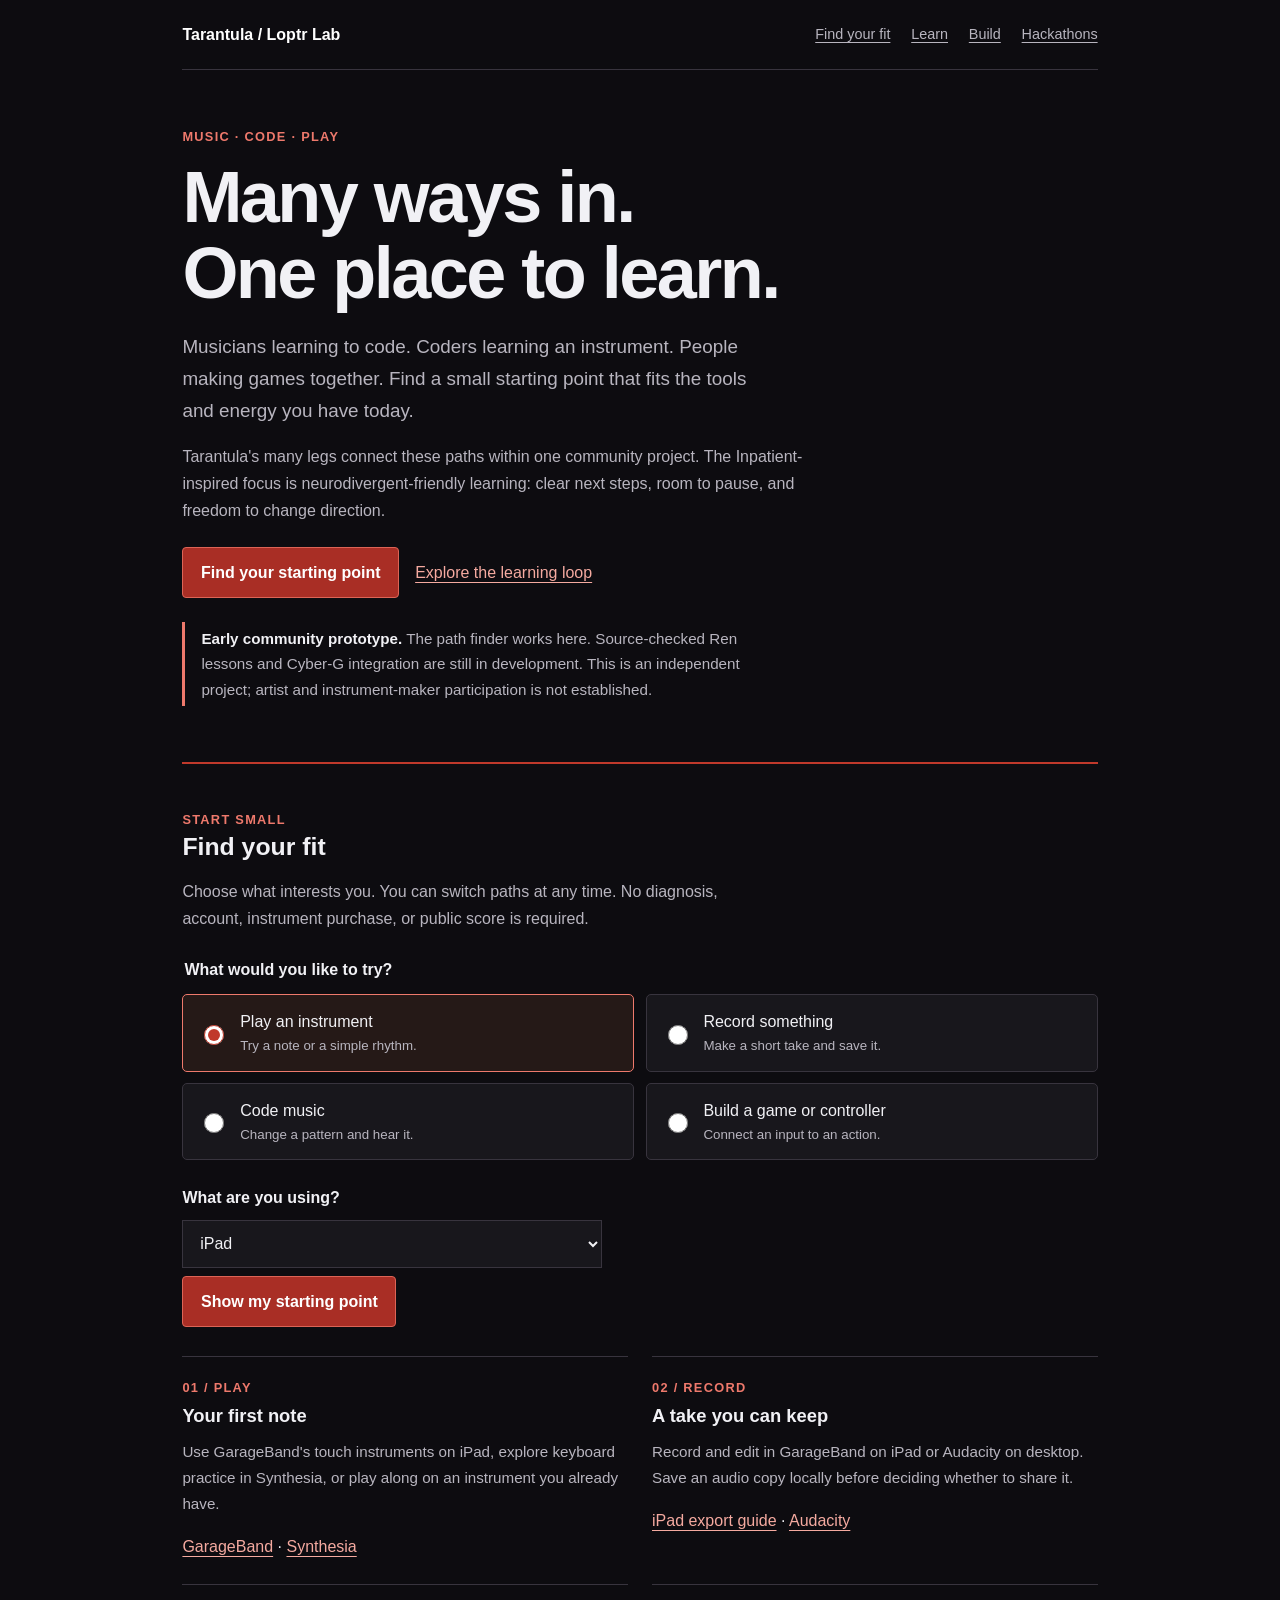
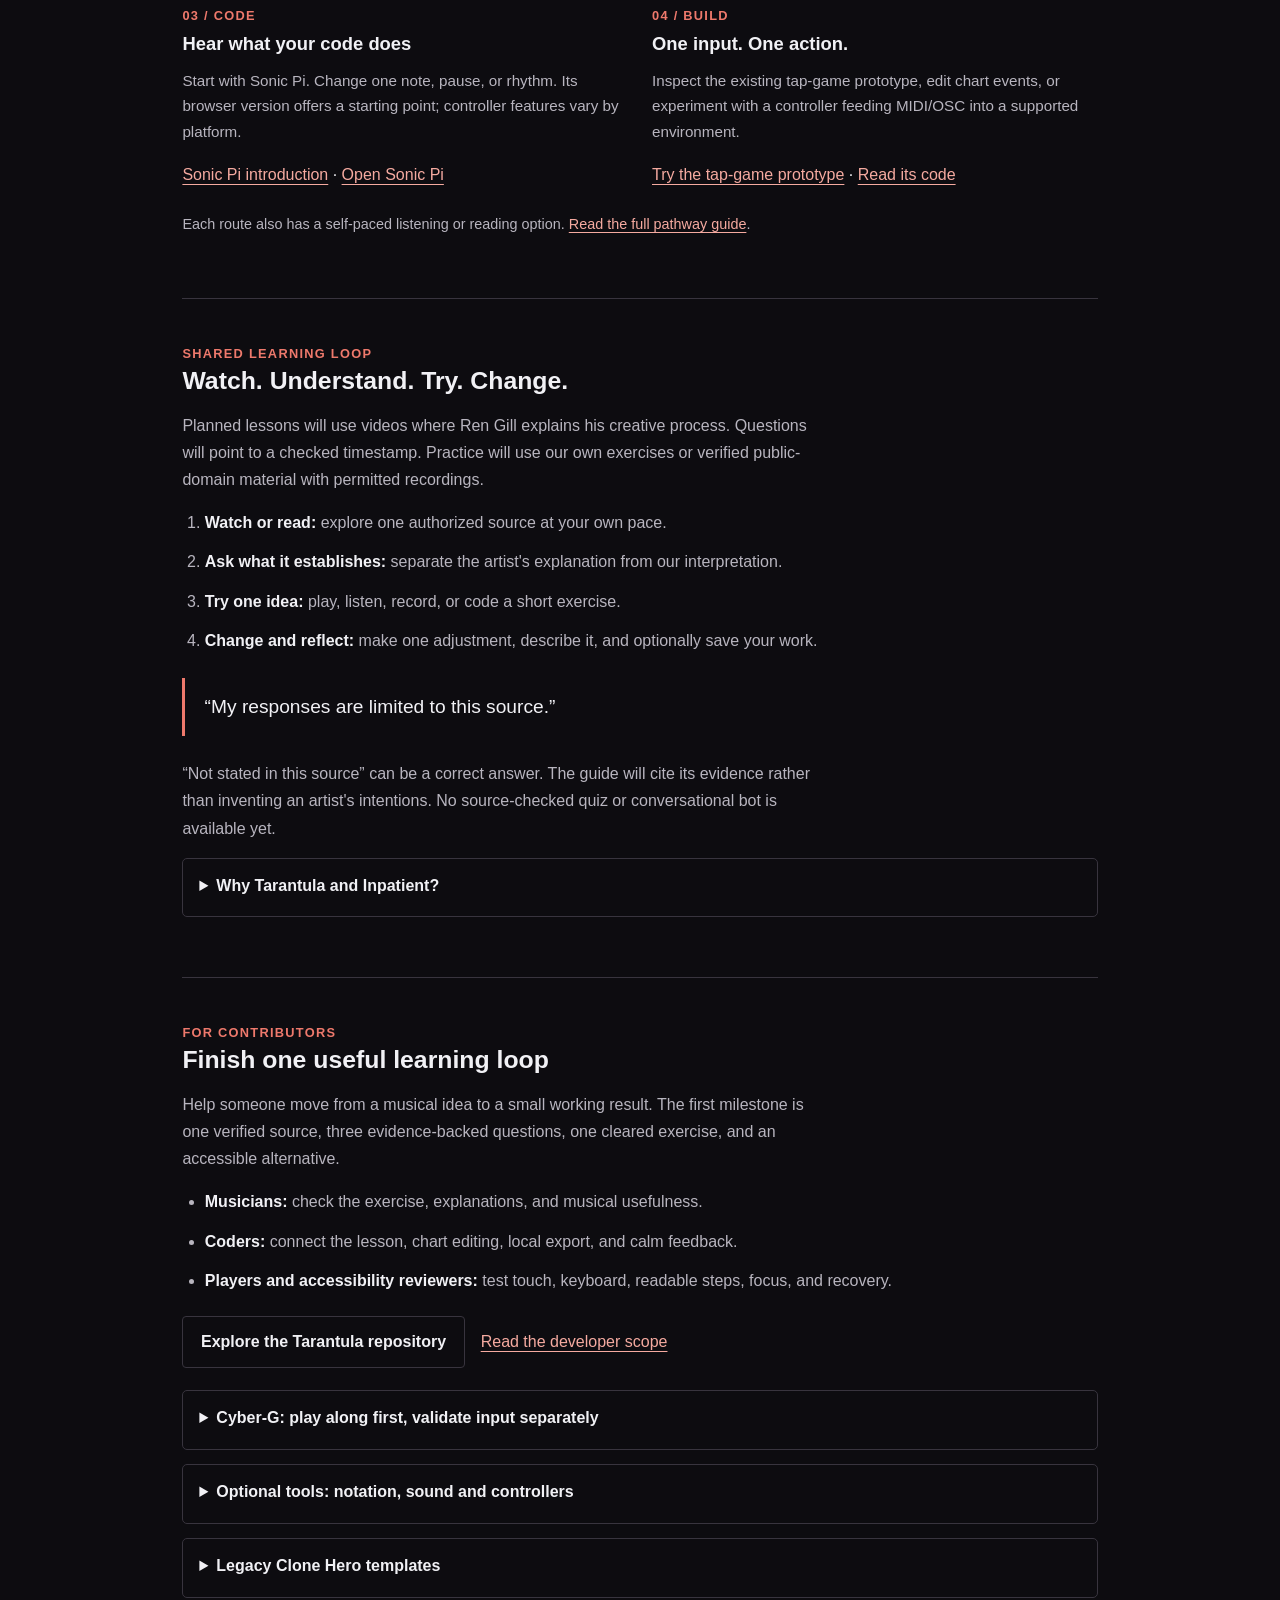
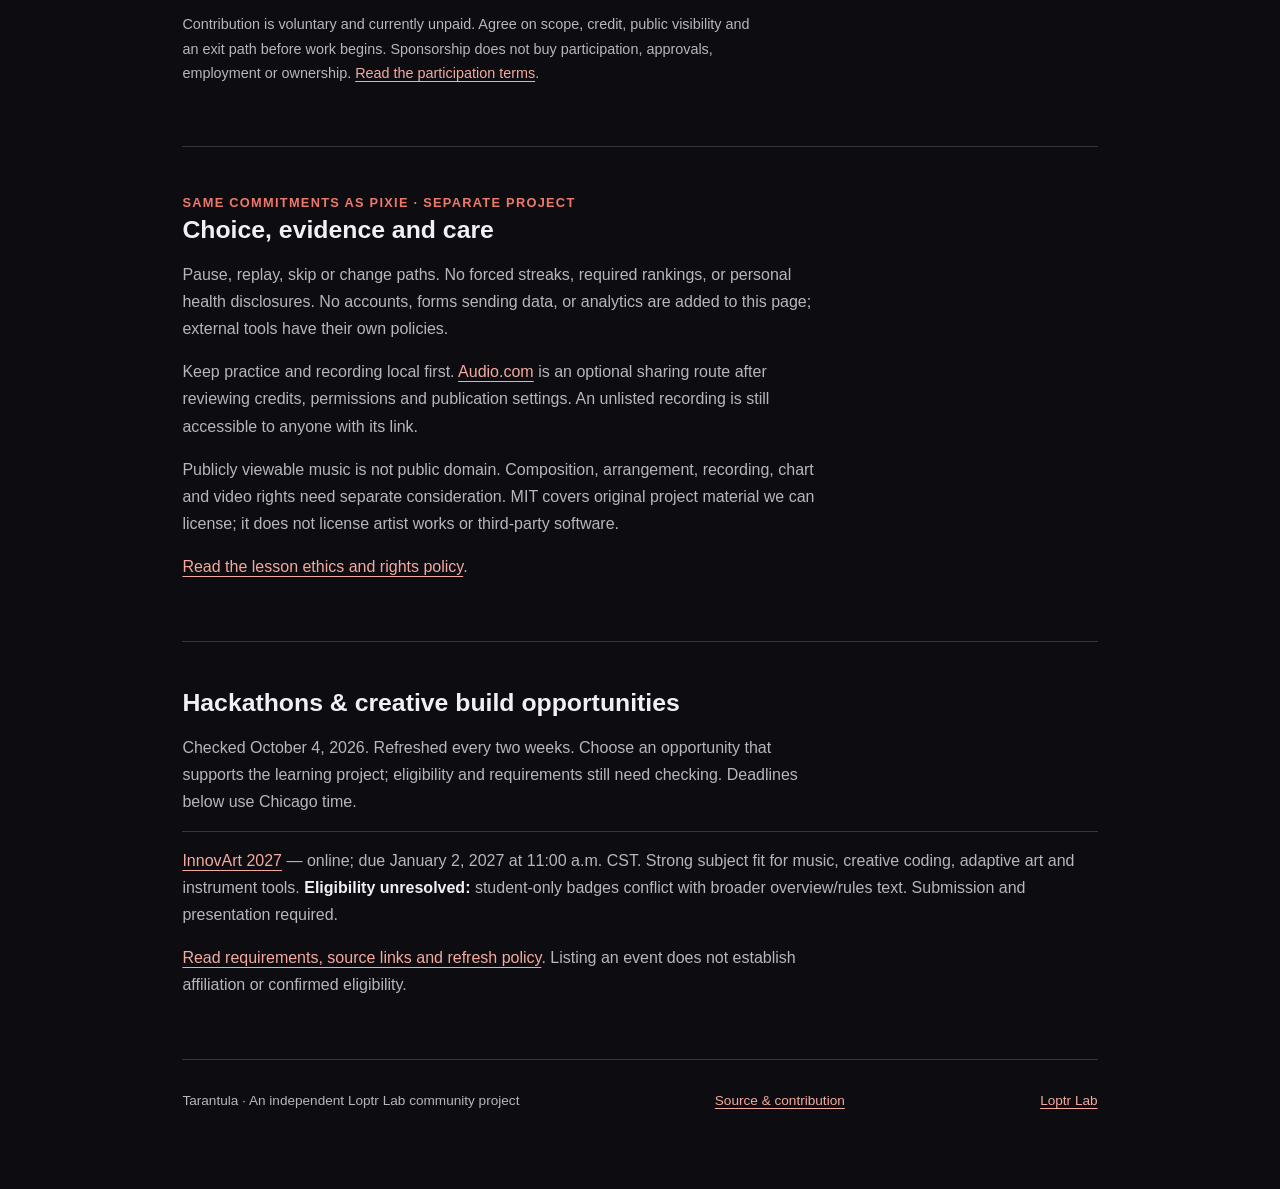
==== index.html @ 3509f313 "feat: rebuild Tarantula Pages as accessible music coding learning hub" ====
<!DOCTYPE html>
<html lang="en">
<head>
<meta charset="UTF-8">
<meta name="viewport" content="width=device-width, initial-scale=1">
<title>Tarantula — Music, Code &amp; Play | Loptr Lab</title>
<meta name="description" content="Find your way into music, coding and game making. An independent community learning project with iPad pathways, source-based lessons and accessible practice.">
<meta property="og:title" content="Tarantula — Music, Code &amp; Play">
<meta property="og:description" content="One community project. Many ways to learn: play, record, code music or build a game.">
<meta property="og:type" content="website">
<meta property="og:url" content="https://ibloud.github.io/tarantula-clone-hero/">
<meta property="og:image" content="https://ibloud.github.io/tarantula-clone-hero/assets/social-preview.png">
<meta property="og:image:width" content="1280">
<meta property="og:image:height" content="640">
<meta property="og:image:alt" content="Original Tarantula custom-chart project artwork">
<meta name="twitter:card" content="summary_large_image">
<style>
*{box-sizing:border-box}html{scroll-padding-top:1rem}body{margin:0;background:#0d0c10;color:#f1f1f5;font:1rem/1.7 -apple-system,BlinkMacSystemFont,"Segoe UI",sans-serif}
:root{--muted:#b8b5bf;--surface:#18171c;--border:#38343e;--accent:#ee796c}
a{color:#f5aaa0;text-underline-offset:.22em}a:hover{color:white}button,input,select{font:inherit}
button,select{min-height:48px}button{cursor:pointer}a:focus-visible,button:focus-visible,input:focus-visible,select:focus-visible,summary:focus-visible{outline:3px solid #f5cc78;outline-offset:5px}
[hidden]{display:none!important}.page{max-width:960px;margin:auto;padding:0 1.4rem 3rem}
.skip{position:absolute;top:-100px;left:1rem;background:white;color:#111;padding:.7rem;z-index:10}.skip:focus{top:1rem}
.top{display:flex;align-items:center;justify-content:space-between;gap:1rem;flex-wrap:wrap;padding:1.3rem 0;border-bottom:1px solid var(--border)}
.brand{color:white;text-decoration:none;font-weight:750}.top nav{display:flex;gap:1.3rem;flex-wrap:wrap;font-size:.9rem}.top nav a{color:var(--muted)}
header{padding:3.5rem 0 2.5rem;border-bottom:2px solid #c0392b}
.eyebrow{font-size:.8rem;letter-spacing:.1em;text-transform:uppercase;color:var(--accent);font-weight:700}
h1{font-size:clamp(2.6rem,8vw,4.5rem);line-height:1.05;margin:.8rem 0 1.2rem;letter-spacing:-.035em}
h2{font-size:1.55rem;line-height:1.3;margin:0 0 .9rem}h3{font-size:1.15rem;margin:0 0 .5rem}
p{max-width:72ch;margin:0 0 1rem;color:var(--muted)}strong{color:#f1f1f5}
.lead{font-size:1.18rem;max-width:57ch}.actions{display:flex;gap:1rem;flex-wrap:wrap;align-items:center;margin:1.4rem 0}
.button{display:inline-block;background:#a92e25;border:1px solid #dc6456;color:white;border-radius:4px;padding:.7rem 1.1rem;text-decoration:none;font-weight:650}
.button:hover{background:#c03b30}.secondary{background:transparent;border-color:var(--border);color:#f1f1f5}
.status{border-left:3px solid var(--accent);padding:.2rem 0 .2rem 1rem;margin-top:1.5rem;font-size:.95rem}
section{padding:2.8rem 0;border-bottom:1px solid var(--border)}.intro{max-width:66ch}
fieldset{border:0;margin:1.5rem 0;padding:0}legend{font-weight:650;margin-bottom:.7rem}
.choices{display:grid;grid-template-columns:repeat(2,minmax(0,1fr));gap:.7rem}
.choice{display:flex;align-items:center;gap:.8rem;padding:.8rem 1rem;border:1px solid var(--border);background:var(--surface);border-radius:5px;cursor:pointer}
.choice:has(input:checked){border-color:var(--accent);background:#251917}.choice input{width:20px;height:20px;accent-color:#c0392b;flex-shrink:0}
.choice span{display:block}.choice small{display:block;color:var(--muted)}
select{display:block;width:100%;max-width:420px;color:#f1f1f5;background:var(--surface);border:1px solid var(--border);padding:.6rem .8rem;margin:.5rem 0}
.result{background:var(--surface);border:1px solid var(--border);border-left:3px solid var(--accent);padding:1.3rem;margin:1.4rem 0;border-radius:5px}
.result p:last-child{margin-bottom:0}.routes{display:grid;grid-template-columns:repeat(2,minmax(0,1fr));gap:1.5rem;margin-top:1.8rem}
.route{border-top:1px solid var(--border);padding-top:1rem}.route p{font-size:.95rem}.number{color:var(--accent);font-size:.8rem;font-weight:700;letter-spacing:.1em}
ol,ul{padding-left:1.4rem;color:var(--muted)}li{margin-bottom:.75rem}.tools{list-style:none;padding:0}.tools li{border-top:1px solid var(--border);padding-top:.9rem}
blockquote{margin:1.5rem 0;padding:.8rem 1.2rem;border-left:3px solid var(--accent);font-size:1.2rem}blockquote p{color:#f1f1f5;margin:0}
details{border:1px solid var(--border);padding:.8rem 1rem;border-radius:5px;margin:.9rem 0}summary{cursor:pointer;font-weight:650;color:#f1f1f5;min-height:32px}details p{margin:.8rem 0}
.note{font-size:.9rem}.small-links{display:flex;gap:1rem;flex-wrap:wrap}footer{padding:1.8rem 0;display:flex;justify-content:space-between;gap:1rem;flex-wrap:wrap;font-size:.85rem;color:var(--muted)}
code{font-size:.93em;overflow-wrap:anywhere}#hackathon-list li{margin-bottom:1rem}
@media(max-width:560px){.choices,.routes{grid-template-columns:1fr}header{padding:2.3rem 0 2rem}.top nav{gap:1rem}.page{padding-inline:1.1rem}section{padding:2rem 0}.button{width:100%;text-align:center}}
@media(prefers-reduced-motion:reduce){*{scroll-behavior:auto!important;transition:none!important}}
</style>
</head>
<body>
<a class="skip" href="#main">Skip to content</a>
<div class="page">
<div class="top"><a class="brand" href="#main">Tarantula / Loptr Lab</a><nav aria-label="Page sections"><a href="#find-fit">Find your fit</a><a href="#learn">Learn</a><a href="#build">Build</a><a href="#hackathon-opportunities">Hackathons</a></nav></div>
<main id="main">
<header>
<div class="eyebrow">Music · Code · Play</div>
<h1>Many ways in.<br>One place to learn.</h1>
<p class="lead">Musicians learning to code. Coders learning an instrument. People making games together. Find a small starting point that fits the tools and energy you have today.</p>
<p>Tarantula's many legs connect these paths within one community project. The Inpatient-inspired focus is neurodivergent-friendly learning: clear next steps, room to pause, and freedom to change direction.</p>
<div class="actions"><a class="button" href="#find-fit">Find your starting point</a><a href="#learn">Explore the learning loop</a></div>
<p class="status"><strong>Early community prototype.</strong> The path finder works here. Source-checked Ren lessons and Cyber-G integration are still in development. This is an independent project; artist and instrument-maker participation is not established.</p>
</header>

<section id="find-fit" aria-labelledby="fit-title">
<div class="eyebrow">Start small</div><h2 id="fit-title">Find your fit</h2>
<p class="intro">Choose what interests you. You can switch paths at any time. No diagnosis, account, instrument purchase, or public score is required.</p>
<form id="fit-form">
<fieldset><legend>What would you like to try?</legend><div class="choices">
<label class="choice"><input type="radio" name="goal" value="play" checked><span>Play an instrument<small>Try a note or a simple rhythm.</small></span></label>
<label class="choice"><input type="radio" name="goal" value="record"><span>Record something<small>Make a short take and save it.</small></span></label>
<label class="choice"><input type="radio" name="goal" value="code"><span>Code music<small>Change a pattern and hear it.</small></span></label>
<label class="choice"><input type="radio" name="goal" value="build"><span>Build a game or controller<small>Connect an input to an action.</small></span></label>
</div></fieldset>
<label for="device"><strong>What are you using?</strong></label>
<select id="device" name="device"><option value="ipad">iPad</option><option value="computer">Computer or Raspberry Pi</option><option value="browser">Just a browser / not sure</option></select>
<button class="button" type="submit">Show my starting point</button>
</form>
<div id="fit-result" class="result" role="status" aria-live="polite" aria-atomic="true" hidden><h3 id="route-title"></h3><p id="route-step"></p><p><a id="route-link" href="#pathways">Open the suggested tool</a></p><p id="route-limit" class="note"></p></div>
<noscript><p>Use the four paths below to choose a starting point. The suggested-path button needs JavaScript; the guides and links work without it.</p></noscript>
<div id="pathways" class="routes">
<article class="route"><span class="number">01 / PLAY</span><h3>Your first note</h3><p>Use GarageBand's touch instruments on iPad, explore keyboard practice in Synthesia, or play along on an instrument you already have.</p><a href="https://www.apple.com/ios/garageband/">GarageBand</a> · <a href="https://synthesiagame.com/">Synthesia</a></article>
<article class="route"><span class="number">02 / RECORD</span><h3>A take you can keep</h3><p>Record and edit in GarageBand on iPad or Audacity on desktop. Save an audio copy locally before deciding whether to share it.</p><a href="https://support.apple.com/guide/garageband-ipad/share-songs-chs39284d66/ipados">iPad export guide</a> · <a href="https://www.audacityteam.org/">Audacity</a></article>
<article class="route"><span class="number">03 / CODE</span><h3>Hear what your code does</h3><p>Start with Sonic Pi. Change one note, pause, or rhythm. Its browser version offers a starting point; controller features vary by platform.</p><a href="https://projects.raspberrypi.org/en/projects/getting-started-with-sonic-pi">Sonic Pi introduction</a> · <a href="https://sonic-pi.net/">Open Sonic Pi</a></article>
<article class="route"><span class="number">04 / BUILD</span><h3>One input. One action.</h3><p>Inspect the existing tap-game prototype, edit chart events, or experiment with a controller feeding MIDI/OSC into a supported environment.</p><a href="https://ibloud.github.io/ren-tap-tap-revenge/">Try the tap-game prototype</a> · <a href="https://github.com/ibloud/ren-tap-tap-revenge">Read its code</a></article>
</div>
<p class="note" style="margin-top:1.5rem">Each route also has a self-paced listening or reading option. <a href="https://github.com/ibloud/tarantula-clone-hero/blob/main/docs/FIND_YOUR_FIT.md">Read the full pathway guide</a>.</p>
</section>

<section id="learn" aria-labelledby="learn-title"><div class="eyebrow">Shared learning loop</div><h2 id="learn-title">Watch. Understand. Try. Change.</h2>
<p>Planned lessons will use videos where Ren Gill explains his creative process. Questions will point to a checked timestamp. Practice will use our own exercises or verified public-domain material with permitted recordings.</p>
<ol><li><strong>Watch or read:</strong> explore one authorized source at your own pace.</li><li><strong>Ask what it establishes:</strong> separate the artist's explanation from our interpretation.</li><li><strong>Try one idea:</strong> play, listen, record, or code a short exercise.</li><li><strong>Change and reflect:</strong> make one adjustment, describe it, and optionally save your work.</li></ol>
<blockquote><p>“My responses are limited to this source.”</p></blockquote>
<p>“Not stated in this source” can be a correct answer. The guide will cite its evidence rather than inventing an artist's intentions. No source-checked quiz or conversational bot is available yet.</p>
<details><summary>Why Tarantula and Inpatient?</summary><p>The project grew from a fan chart for “Tarantula,” by Ren and Chris Webby. Its many paths now connect music, learning, coding and play. We design for different attention and access needs without asking people to disclose a diagnosis.</p><p><a href="https://www.youtube.com/watch?v=0DTrjpIb4QI">Watch the referenced Tarantula video on YouTube</a> · <a href="https://inpatient.world">Explore Inpatient World</a>. This music video is a reference, not a verified process lesson.</p></details>
</section>

<section id="build" aria-labelledby="build-title"><div class="eyebrow">For contributors</div><h2 id="build-title">Finish one useful learning loop</h2>
<p>Help someone move from a musical idea to a small working result. The first milestone is one verified source, three evidence-backed questions, one cleared exercise, and an accessible alternative.</p>
<ul><li><strong>Musicians:</strong> check the exercise, explanations, and musical usefulness.</li><li><strong>Coders:</strong> connect the lesson, chart editing, local export, and calm feedback.</li><li><strong>Players and accessibility reviewers:</strong> test touch, keyboard, readable steps, focus, and recovery.</li></ul>
<div class="actions"><a class="button secondary" href="https://github.com/ibloud/tarantula-clone-hero">Explore the Tarantula repository</a><a href="https://github.com/ibloud/ren-tap-tap-revenge/blob/main/docs/CYBER_G_LEARNING_LAB.md">Read the developer scope</a></div>
<details><summary>Cyber-G: play along first, validate input separately</summary><p>Cyber-G can be an optional instrument alongside the lesson. USB audio and MIDI note events are different capabilities. Model, module, firmware, receiving app, and browser all need checking before automatic scoring or control is promised.</p><p>Start with GarageBand recording and local export, then test audio and keyboard MIDI separately. Safari browser MIDI access is not established by MIDI working in a native app.</p></details>
<details><summary>Optional tools: notation, sound and controllers</summary><p><a href="https://musescore.org/">MuseScore Studio</a> supports the notation route; <a href="https://www.musehub.com/">MuseHub</a> offers optional sounds and effects. Desktop plugins are not automatically iPad-compatible. Use built-in sounds before adding dependencies.</p><p><a href="https://sonic-pi.net/tutorial-11.html">Sonic Pi MIDI</a> and <a href="https://sonic-pi.net/tutorial-12.html">OSC</a> can connect controllers to sounds. Sonic Pi Web does not provide MIDI in Safari or browser OSC; use a supported app/environment for those experiments.</p></details>
<details><summary>Legacy Clone Hero templates</summary><p><a href="song.ini">song.ini</a> and <a href="notes.chart">notes.chart</a> remain unverified source templates. They are not a finished playable pack and supply no audio or artist permission. Validate metadata, timing, chart content and rights before reuse.</p><p><a href="https://clonehero.net/">Clone Hero</a> offers optional controller rhythm practice. <a href="https://github.com/FireFox2000000/Moonscraper-Chart-Editor">Moonscraper</a> edits charts. Game scores do not establish instrumental technique or musical understanding.</p></details>
<p class="note">Contribution is voluntary and currently unpaid. Agree on scope, credit, public visibility and an exit path before work begins. Sponsorship does not buy participation, approvals, employment or ownership. <a href="https://github.com/ibloud/ibloud.github.io/blob/main/MISSION.md">Read the participation terms</a>.</p>
</section>

<section id="ethics" aria-labelledby="ethics-title"><div class="eyebrow">Same commitments as PIXIE · Separate project</div><h2 id="ethics-title">Choice, evidence and care</h2>
<p>Pause, replay, skip or change paths. No forced streaks, required rankings, or personal health disclosures. No accounts, forms sending data, or analytics are added to this page; external tools have their own policies.</p>
<p>Keep practice and recording local first. <a href="https://audio.com/">Audio.com</a> is an optional sharing route after reviewing credits, permissions and publication settings. An unlisted recording is still accessible to anyone with its link.</p>
<p>Publicly viewable music is not public domain. Composition, arrangement, recording, chart and video rights need separate consideration. MIT covers original project material we can license; it does not license artist works or third-party software.</p>
<p><a href="https://github.com/ibloud/tarantula-clone-hero/blob/main/docs/ETHICAL_MUSIC_LESSONS.md">Read the lesson ethics and rights policy</a>.</p>
</section>

<!-- BEGIN HACKATHON OPPORTUNITIES -->
    <section id="hackathon-opportunities" aria-labelledby="hackathon-heading">
      <h2 id="hackathon-heading">Hackathons &amp; creative build opportunities</h2>
      <p>Checked October 4, 2026. Refreshed every two weeks. Choose an opportunity that supports the learning project; eligibility and requirements still need checking. Deadlines below use Chicago time.</p>
      <ul class="tools" id="hackathon-list">
        <li data-deadline="2027-01-02T17:00:00Z"><span><a href="https://innovart2027.devpost.com/" target="_blank" rel="noopener noreferrer">InnovArt 2027</a> — online; due January 2, 2027 at 11:00 a.m. CST. Strong subject fit for music, creative coding, adaptive art and instrument tools. <strong>Eligibility unresolved:</strong> student-only badges conflict with broader overview/rules text. Submission and presentation required.</span></li>
        <li data-deadline="2026-10-31T03:45:00Z"><span><a href="https://qloo.devpost.com/" target="_blank" rel="noopener noreferrer">Qloo Agentic Hackathon</a> — online; due October 30, 2026 at 10:45 p.m. CDT. Conditional fit for music discovery; requires meaningful Qloo API use, an agentic app, a working public demo and open-source code.</span></li>
        <li data-deadline="2026-10-14T04:45:00Z"><span><a href="https://warriorhacks-2-0.devpost.com/" target="_blank" rel="noopener noreferrer">WarriorHacks 2.0</a> — online; due October 13, 2026 at 11:45 p.m. CDT. Community learning fit for eligible student contributors aged 13+; organizations are excluded.</span></li>
      </ul>
      <p id="hackathon-empty" hidden>No current opportunities remain in this checked list. The next refresh will search for suitable events.</p>
      <p><a href="https://github.com/ibloud/tarantula-clone-hero/blob/main/docs/HACKATHONS.md" style="text-decoration:underline;">Read requirements, source links and refresh policy</a>. Listing an event does not establish affiliation or confirmed eligibility.</p>
    </section>
    <!-- END HACKATHON OPPORTUNITIES -->
</main>
<footer><span>Tarantula · An independent Loptr Lab community project</span><a href="https://github.com/ibloud/tarantula-clone-hero">Source &amp; contribution</a><a href="https://loptrlab.com">Loptr Lab</a></footer>
</div>
<script>
const routes = {
  play: {
    ipad: ['Start with a touch instrument', 'Open GarageBand and try one note. Listen, then repeat it at your own pace.', 'https://www.apple.com/ios/garageband/', 'Open GarageBand information', 'An external instrument is optional. Cyber-G input is not verified here.'],
    computer: ['Try a short keyboard exercise', 'Explore Synthesia with an original or cleared exercise. Practice one small phrase.', 'https://synthesiagame.com/', 'Explore Synthesia', 'Check device support and any paid-feature requirements before choosing it.'],
    browser: ['Listen before you play', 'Explore a short Sonic Pi sound example. You can listen and change a note without buying an instrument.', 'https://sonic-pi.net/', 'Explore Sonic Pi', 'Browser audio and accessibility still need testing on your device.']
  },
  record: {
    ipad: ['Record a short take on iPad', 'Use GarageBand Audio Recorder, save the project, then share an audio copy to Files.', 'https://support.apple.com/guide/garageband-ipad/share-songs-chs39284d66/ipados', 'Open the iPad export guide', 'Try the built-in microphone first. Cyber-G USB recording needs a separate device test.'],
    computer: ['Record and edit on desktop', 'Use Audacity to record a few seconds of original sound and export an audio copy locally.', 'https://www.audacityteam.org/', 'Explore Audacity', 'Audacity is the desktop route. No upload or publication is required.'],
    browser: ['Choose a recording route', 'Use the pathway guide to pick a recorder for your device. Keep your first take local.', 'https://github.com/ibloud/tarantula-clone-hero/blob/main/docs/FIND_YOUR_FIT.md', 'Read recording pathways', 'This page does not access your microphone or record audio.']
  },
  code: {
    ipad: ['Change one sound with code', 'Try Sonic Pi Web: change one note or pause, run it, and listen for the difference.', 'https://sonic-pi.net/', 'Explore Sonic Pi Web', 'The web version is separate from the app: MIDI is unavailable in Safari and OSC is app-only.'],
    computer: ['Start coding music', 'Follow the Raspberry Pi Foundation Sonic Pi introduction. Change one note or rhythm before adding a controller.', 'https://projects.raspberrypi.org/en/projects/getting-started-with-sonic-pi', 'Open the Sonic Pi introduction', 'Use the current Sonic Pi version; tutorial and platform features may differ.'],
    browser: ['Try music as code', 'Explore Sonic Pi Web with a short original pattern. Begin with playback, then change one value.', 'https://sonic-pi.net/', 'Explore Sonic Pi Web', 'External device support varies by browser. You can begin without a controller.']
  },
  build: {
    ipad: ['Begin with the tap-game prototype', 'Try the existing browser prototype or inspect its chart data. Start with one tap mapped to one action.', 'https://ibloud.github.io/ren-tap-tap-revenge/', 'Open the experimental tap game', 'The prototype needs real iPad and accessibility checks. It is not a source-checked Ren lesson.'],
    computer: ['Inspect an input-to-game example', 'Read the tap-game code and chart events. Change one mapping before adding MIDI or OSC hardware.', 'https://github.com/ibloud/ren-tap-tap-revenge', 'Read the prototype code', 'Use original or cleared content. Hardware input and chart import still need development.'],
    browser: ['Explore game-making pathways', 'Read how simulated inputs, charts and controller experiments connect to one learning loop.', 'https://github.com/ibloud/tarantula-clone-hero/blob/main/docs/FIND_YOUR_FIT.md', 'Read the build pathway', 'A controller is optional. Simulation is not evidence of hardware compatibility.']
  }
};
document.getElementById('fit-form').addEventListener('submit', function(event) {
  event.preventDefault();
  const goal = document.querySelector('input[name="goal"]:checked').value;
  const device = document.getElementById('device').value;
  const route = routes[goal][device];
  document.getElementById('route-title').textContent = route[0];
  document.getElementById('route-step').textContent = route[1];
  const link = document.getElementById('route-link');
  link.href = route[2]; link.textContent = route[3];
  document.getElementById('route-limit').textContent = route[4];
  document.getElementById('fit-result').hidden = false;
});
function removeExpiredHackathons() {
  const now = Date.now();
  document.querySelectorAll('#hackathon-list [data-deadline]').forEach(function(item) {
    const deadline = Date.parse(item.dataset.deadline);
    if (!Number.isFinite(deadline) || deadline <= now) item.remove();
  });
  document.getElementById('hackathon-empty').hidden =
    document.querySelector('#hackathon-list [data-deadline]') !== null;
}
removeExpiredHackathons();
setInterval(removeExpiredHackathons, 60000);
document.addEventListener('visibilitychange', removeExpiredHackathons);
</script>
</body>
</html>
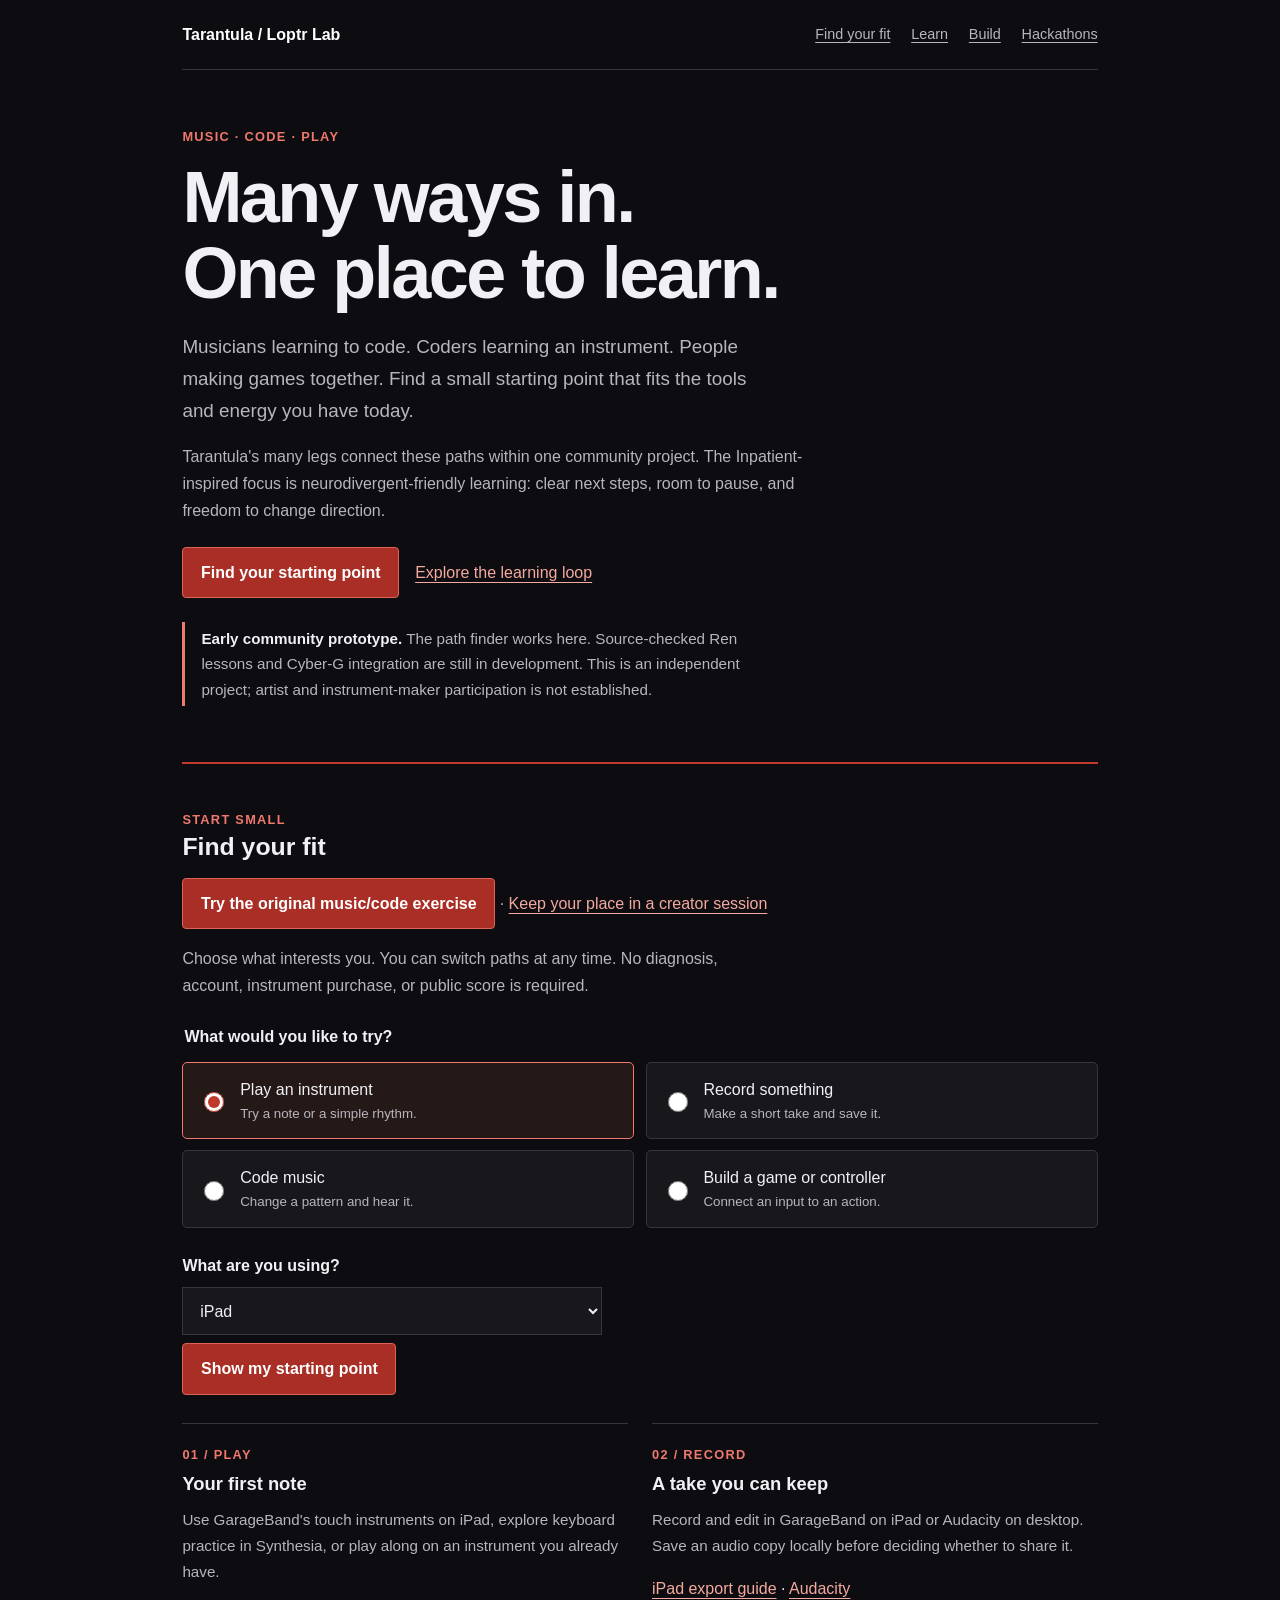
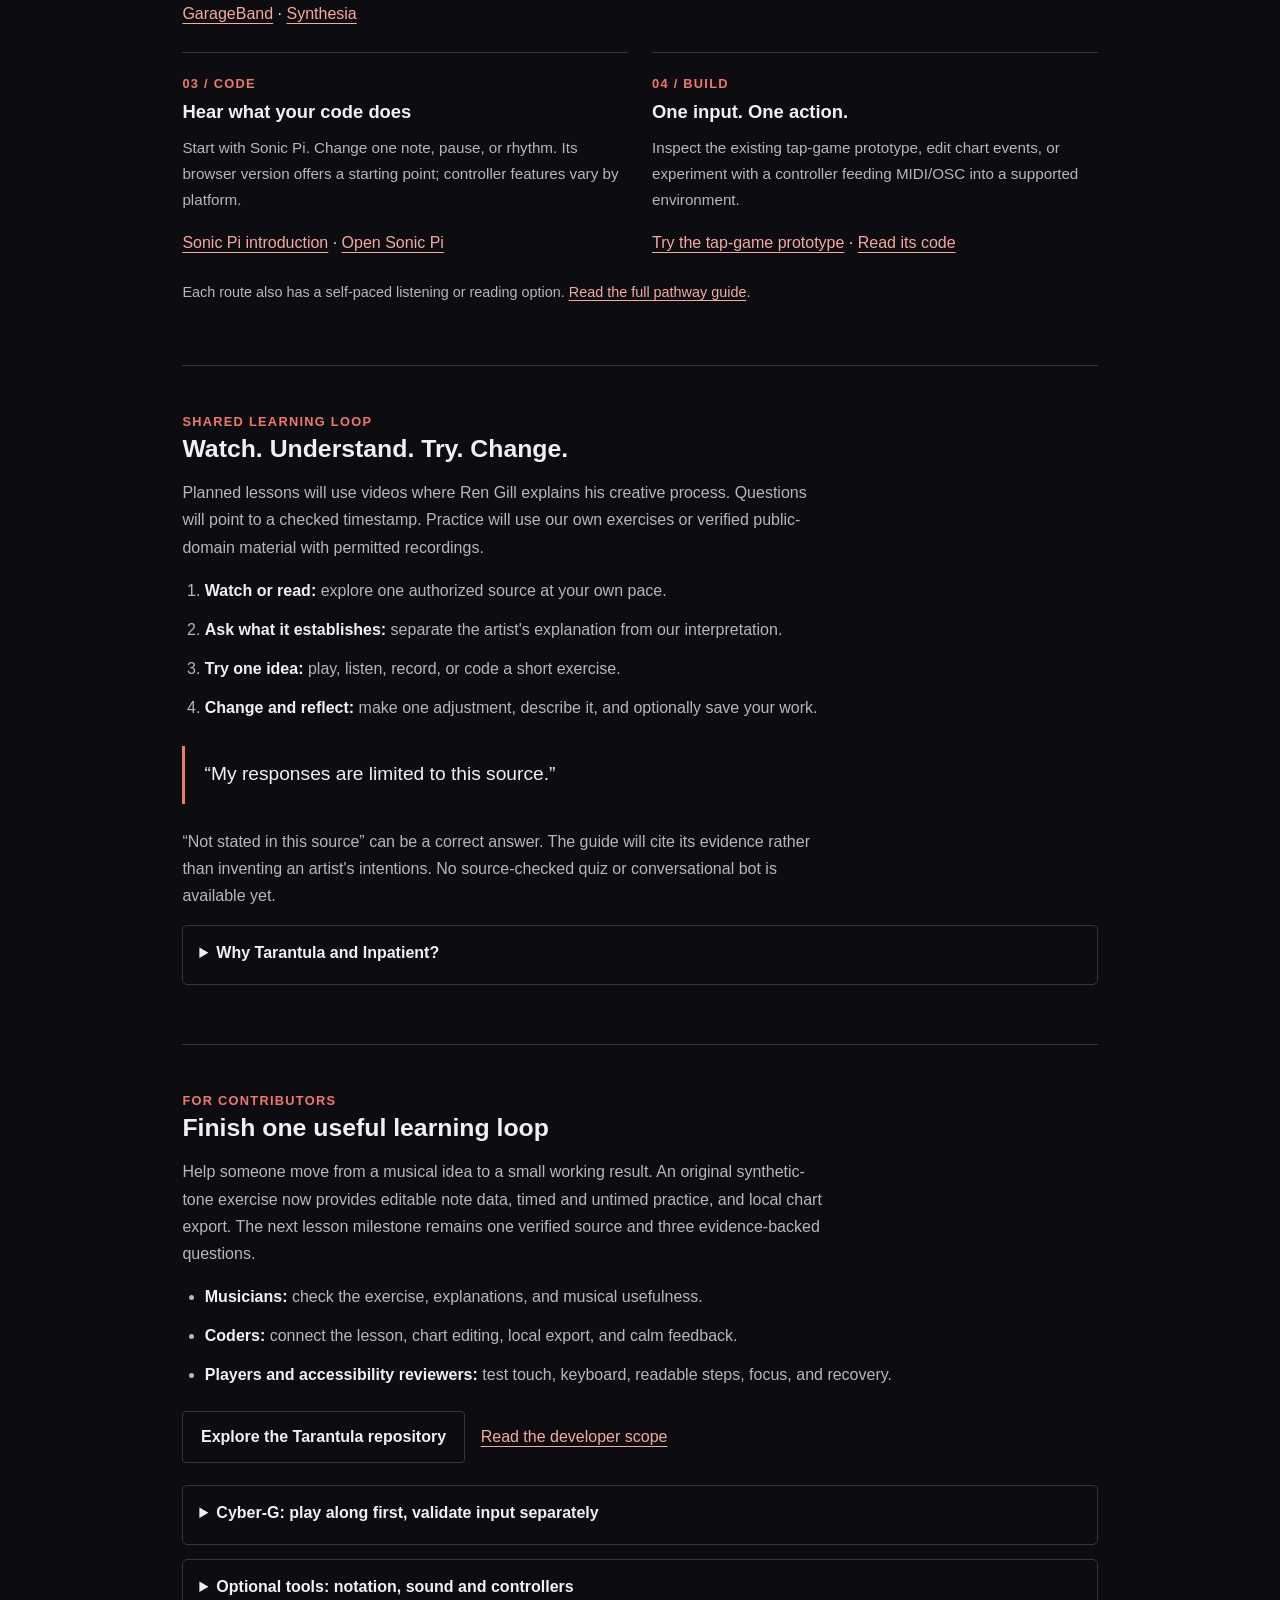
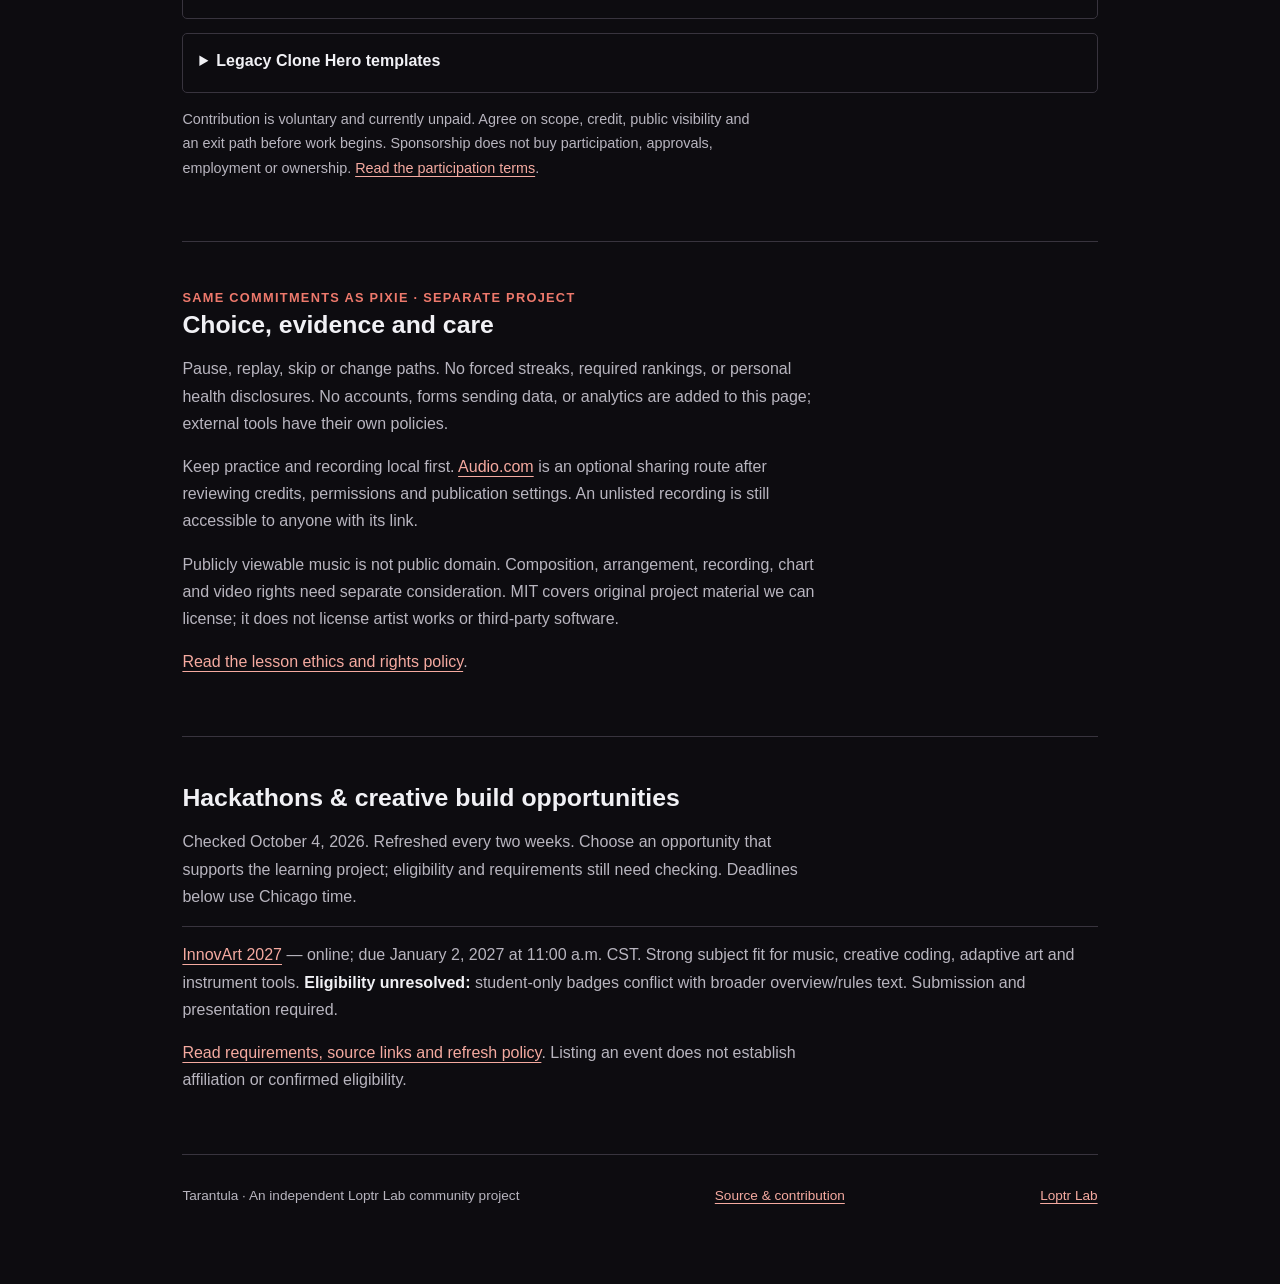
==== commit 4329ff1d: "Connect the pathway chooser to the original music/code exercise" ====
--- a/index.html
+++ b/index.html
@@ -67,6 +67,7 @@
 
 <section id="find-fit" aria-labelledby="fit-title">
 <div class="eyebrow">Start small</div><h2 id="fit-title">Find your fit</h2>
+<p><a class="button" href="https://ibloud.github.io/ren-tap-tap-revenge/lesson.html">Try the original music/code exercise</a> · <a href="https://ibloud.github.io/pixie-creator-os/session.html">Keep your place in a creator session</a></p>
 <p class="intro">Choose what interests you. You can switch paths at any time. No diagnosis, account, instrument purchase, or public score is required.</p>
 <form id="fit-form">
 <fieldset><legend>What would you like to try?</legend><div class="choices">
@@ -99,7 +100,7 @@
 </section>
 
 <section id="build" aria-labelledby="build-title"><div class="eyebrow">For contributors</div><h2 id="build-title">Finish one useful learning loop</h2>
-<p>Help someone move from a musical idea to a small working result. The first milestone is one verified source, three evidence-backed questions, one cleared exercise, and an accessible alternative.</p>
+<p>Help someone move from a musical idea to a small working result. An original synthetic-tone exercise now provides editable note data, timed and untimed practice, and local chart export. The next lesson milestone remains one verified source and three evidence-backed questions.</p>
 <ul><li><strong>Musicians:</strong> check the exercise, explanations, and musical usefulness.</li><li><strong>Coders:</strong> connect the lesson, chart editing, local export, and calm feedback.</li><li><strong>Players and accessibility reviewers:</strong> test touch, keyboard, readable steps, focus, and recovery.</li></ul>
 <div class="actions"><a class="button secondary" href="https://github.com/ibloud/tarantula-clone-hero">Explore the Tarantula repository</a><a href="https://github.com/ibloud/ren-tap-tap-revenge/blob/main/docs/CYBER_G_LEARNING_LAB.md">Read the developer scope</a></div>
 <details><summary>Cyber-G: play along first, validate input separately</summary><p>Cyber-G can be an optional instrument alongside the lesson. USB audio and MIDI note events are different capabilities. Model, module, firmware, receiving app, and browser all need checking before automatic scoring or control is promised.</p><p>Start with GarageBand recording and local export, then test audio and keyboard MIDI separately. Safari browser MIDI access is not established by MIDI working in a native app.</p></details>
@@ -131,29 +132,9 @@
 </main>
 <footer><span>Tarantula · An independent Loptr Lab community project</span><a href="https://github.com/ibloud/tarantula-clone-hero">Source &amp; contribution</a><a href="https://loptrlab.com">Loptr Lab</a></footer>
 </div>
+<script src="pathways.js"></script>
 <script>
-const routes = {
-  play: {
-    ipad: ['Start with a touch instrument', 'Open GarageBand and try one note. Listen, then repeat it at your own pace.', 'https://www.apple.com/ios/garageband/', 'Open GarageBand information', 'An external instrument is optional. Cyber-G input is not verified here.'],
-    computer: ['Try a short keyboard exercise', 'Explore Synthesia with an original or cleared exercise. Practice one small phrase.', 'https://synthesiagame.com/', 'Explore Synthesia', 'Check device support and any paid-feature requirements before choosing it.'],
-    browser: ['Listen before you play', 'Explore a short Sonic Pi sound example. You can listen and change a note without buying an instrument.', 'https://sonic-pi.net/', 'Explore Sonic Pi', 'Browser audio and accessibility still need testing on your device.']
-  },
-  record: {
-    ipad: ['Record a short take on iPad', 'Use GarageBand Audio Recorder, save the project, then share an audio copy to Files.', 'https://support.apple.com/guide/garageband-ipad/share-songs-chs39284d66/ipados', 'Open the iPad export guide', 'Try the built-in microphone first. Cyber-G USB recording needs a separate device test.'],
-    computer: ['Record and edit on desktop', 'Use Audacity to record a few seconds of original sound and export an audio copy locally.', 'https://www.audacityteam.org/', 'Explore Audacity', 'Audacity is the desktop route. No upload or publication is required.'],
-    browser: ['Choose a recording route', 'Use the pathway guide to pick a recorder for your device. Keep your first take local.', 'https://github.com/ibloud/tarantula-clone-hero/blob/main/docs/FIND_YOUR_FIT.md', 'Read recording pathways', 'This page does not access your microphone or record audio.']
-  },
-  code: {
-    ipad: ['Change one sound with code', 'Try Sonic Pi Web: change one note or pause, run it, and listen for the difference.', 'https://sonic-pi.net/', 'Explore Sonic Pi Web', 'The web version is separate from the app: MIDI is unavailable in Safari and OSC is app-only.'],
-    computer: ['Start coding music', 'Follow the Raspberry Pi Foundation Sonic Pi introduction. Change one note or rhythm before adding a controller.', 'https://projects.raspberrypi.org/en/projects/getting-started-with-sonic-pi', 'Open the Sonic Pi introduction', 'Use the current Sonic Pi version; tutorial and platform features may differ.'],
-    browser: ['Try music as code', 'Explore Sonic Pi Web with a short original pattern. Begin with playback, then change one value.', 'https://sonic-pi.net/', 'Explore Sonic Pi Web', 'External device support varies by browser. You can begin without a controller.']
-  },
-  build: {
-    ipad: ['Begin with the tap-game prototype', 'Try the existing browser prototype or inspect its chart data. Start with one tap mapped to one action.', 'https://ibloud.github.io/ren-tap-tap-revenge/', 'Open the experimental tap game', 'The prototype needs real iPad and accessibility checks. It is not a source-checked Ren lesson.'],
-    computer: ['Inspect an input-to-game example', 'Read the tap-game code and chart events. Change one mapping before adding MIDI or OSC hardware.', 'https://github.com/ibloud/ren-tap-tap-revenge', 'Read the prototype code', 'Use original or cleared content. Hardware input and chart import still need development.'],
-    browser: ['Explore game-making pathways', 'Read how simulated inputs, charts and controller experiments connect to one learning loop.', 'https://github.com/ibloud/tarantula-clone-hero/blob/main/docs/FIND_YOUR_FIT.md', 'Read the build pathway', 'A controller is optional. Simulation is not evidence of hardware compatibility.']
-  }
-};
+const routes = window.TarantulaRoutes;
 document.getElementById('fit-form').addEventListener('submit', function(event) {
   event.preventDefault();
   const goal = document.querySelector('input[name="goal"]:checked').value;
@@ -180,4 +161,4 @@
 document.addEventListener('visibilitychange', removeExpiredHackathons);
 </script>
 </body>
-</html>+</html>
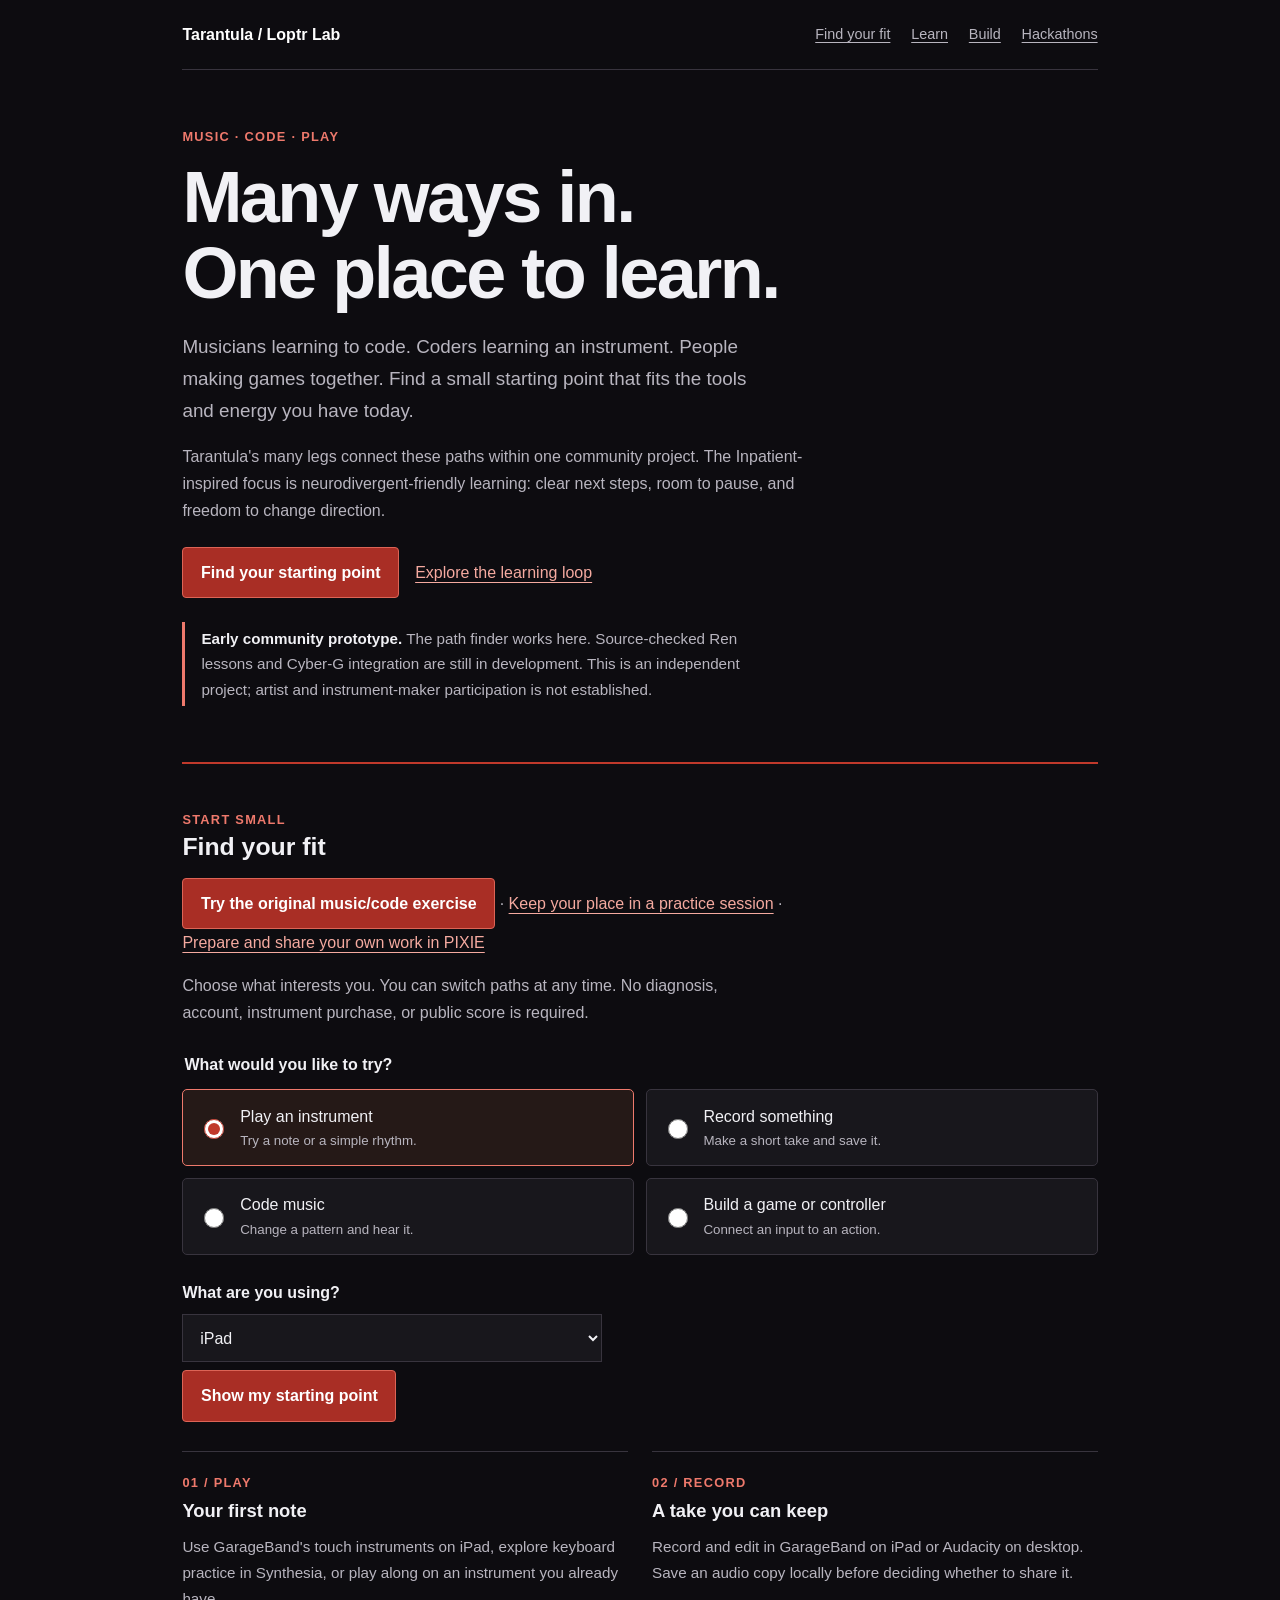
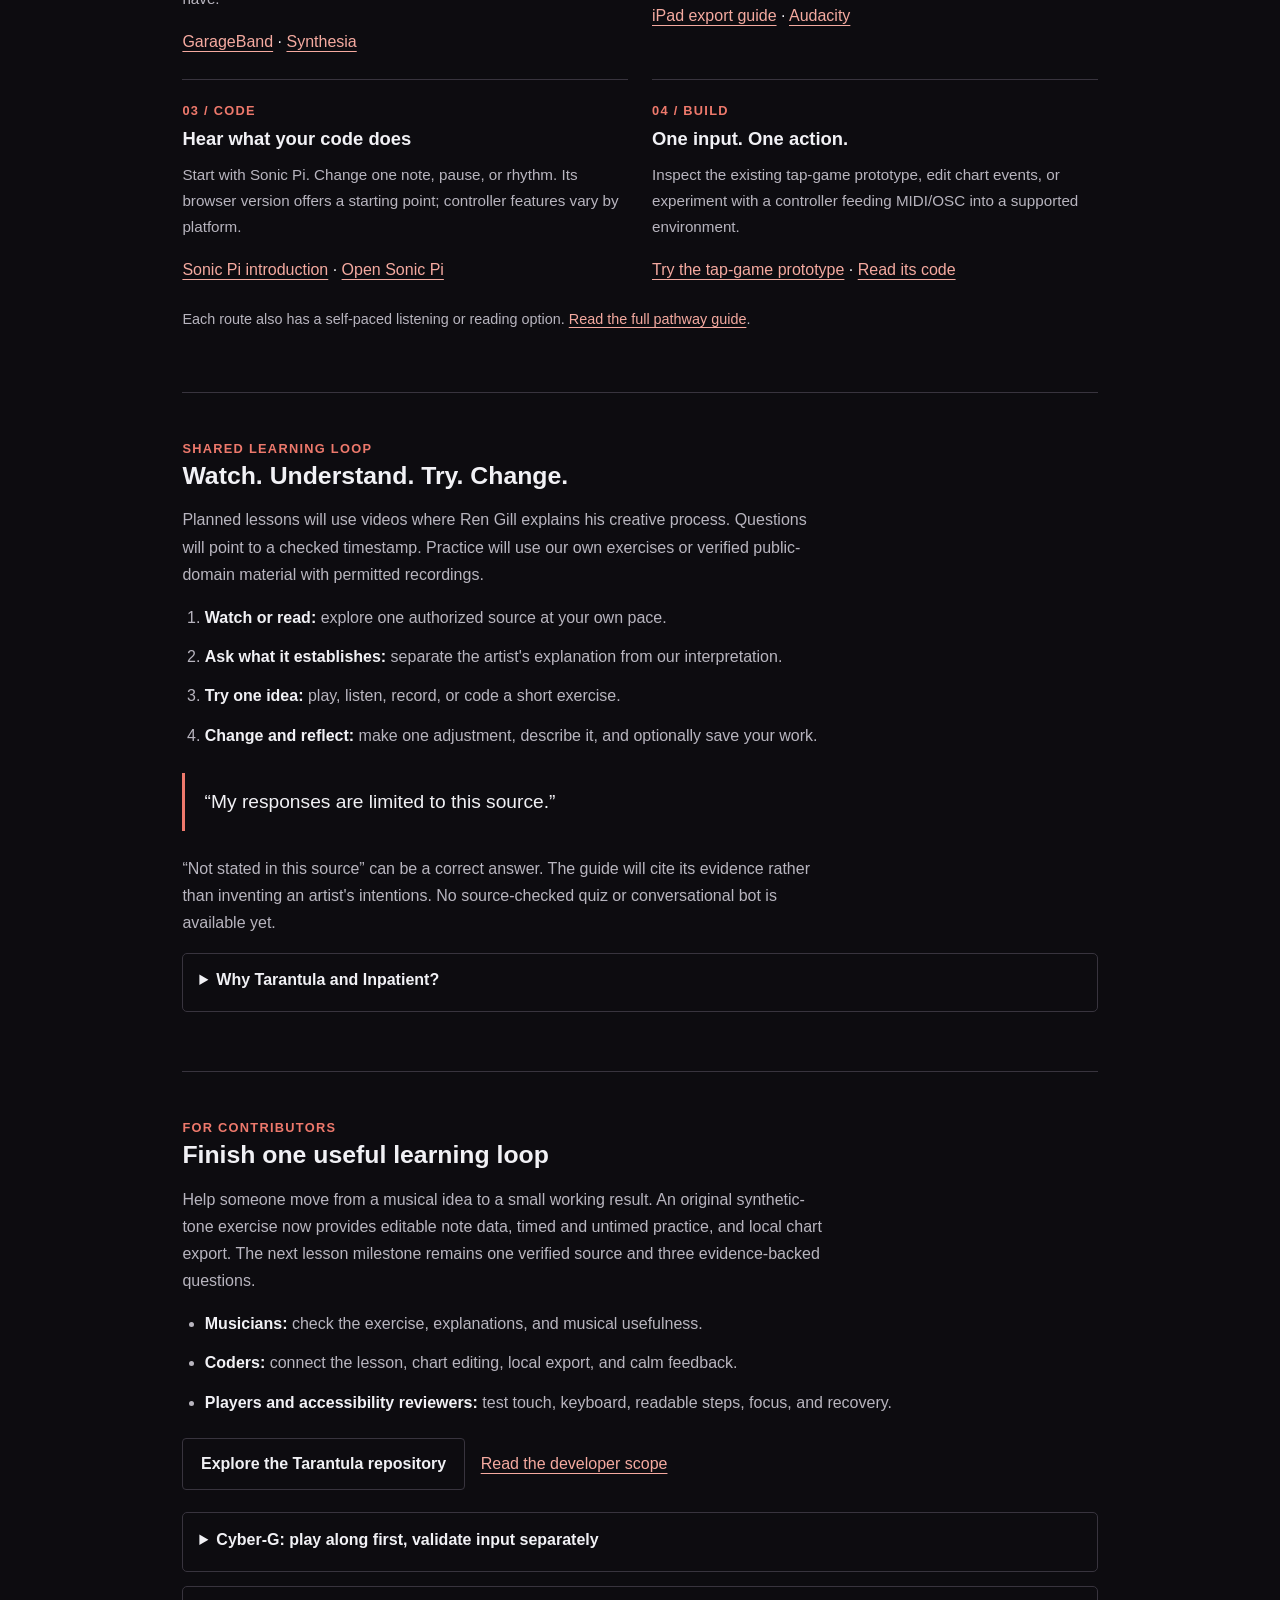
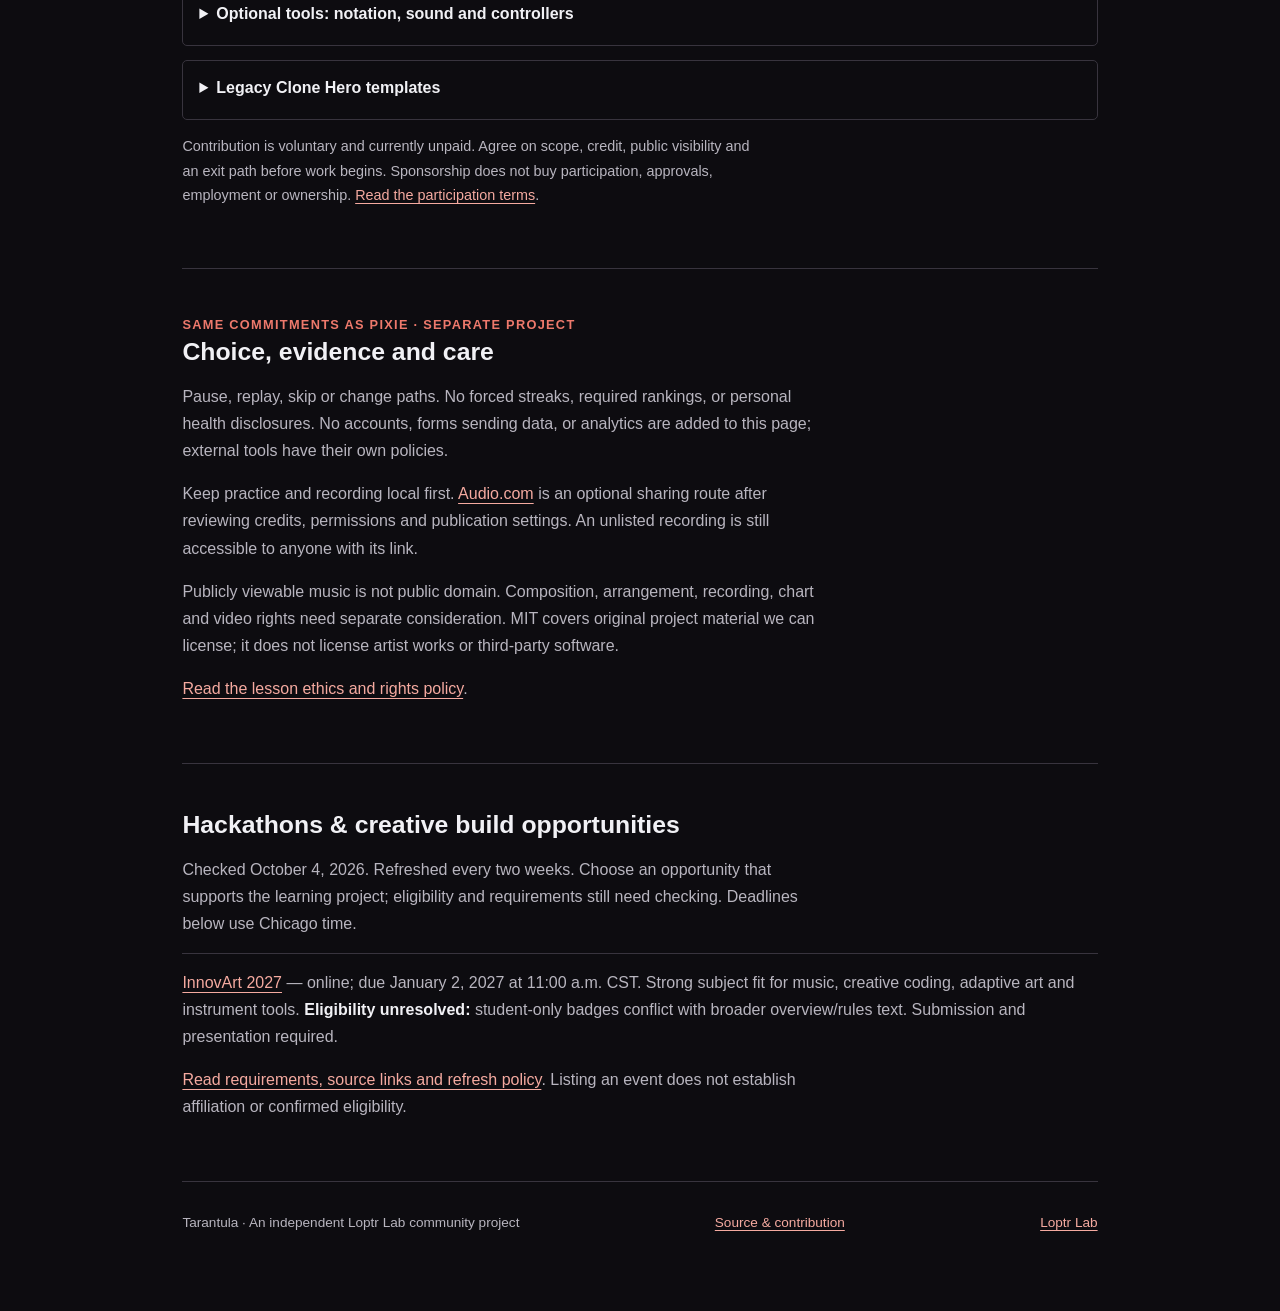
==== commit 3a7ab3c0: "Fix PIXIE workspace handoffs and ecosystem continuity" ====
--- a/index.html
+++ b/index.html
@@ -67,7 +67,7 @@
 
 <section id="find-fit" aria-labelledby="fit-title">
 <div class="eyebrow">Start small</div><h2 id="fit-title">Find your fit</h2>
-<p><a class="button" href="https://ibloud.github.io/ren-tap-tap-revenge/lesson.html">Try the original music/code exercise</a> · <a href="https://ibloud.github.io/pixie-creator-os/session.html">Keep your place in a creator session</a></p>
+<p><a class="button" href="https://ibloud.github.io/ren-tap-tap-revenge/lesson.html">Try the original music/code exercise</a> · <a href="https://ibloud.github.io/pixie-creator-os/session.html">Keep your place in a practice session</a> · <a href="https://ibloud.github.io/pixie-creator-os/">Prepare and share your own work in PIXIE</a></p>
 <p class="intro">Choose what interests you. You can switch paths at any time. No diagnosis, account, instrument purchase, or public score is required.</p>
 <form id="fit-form">
 <fieldset><legend>What would you like to try?</legend><div class="choices">
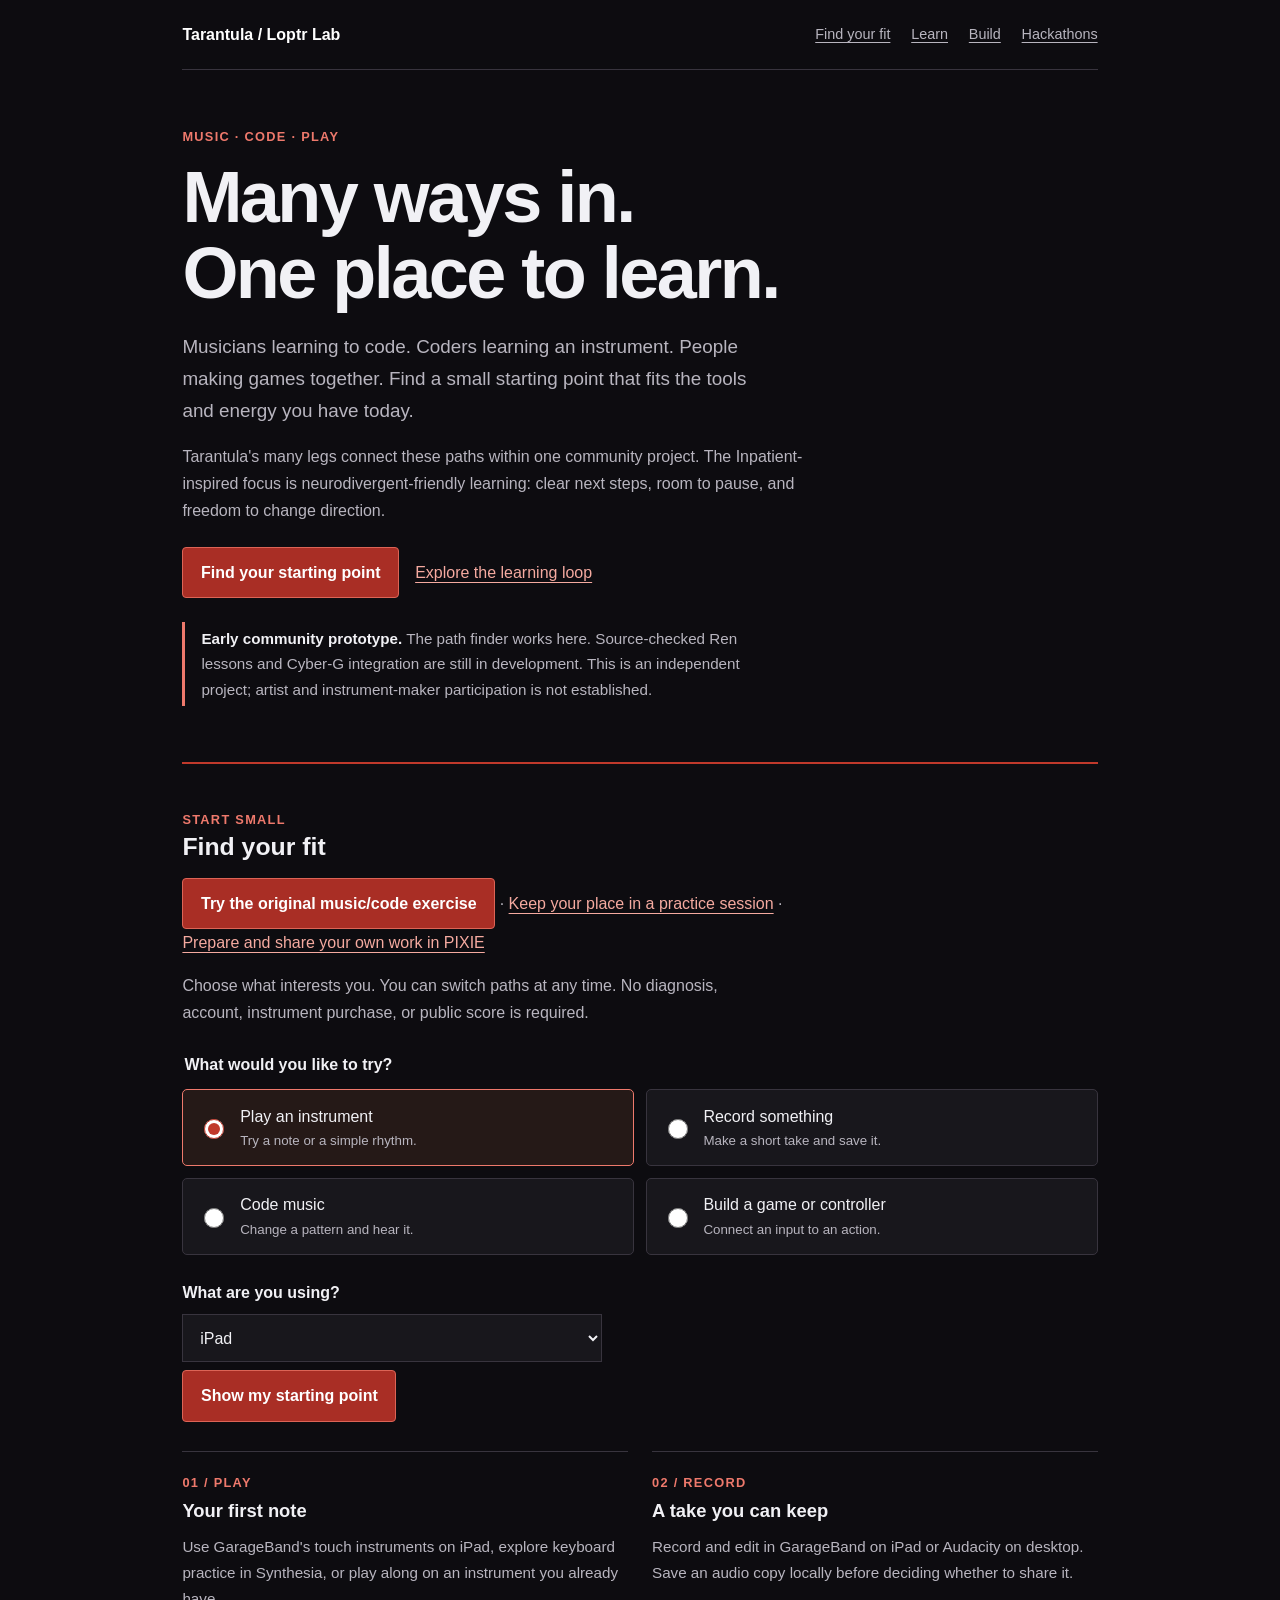
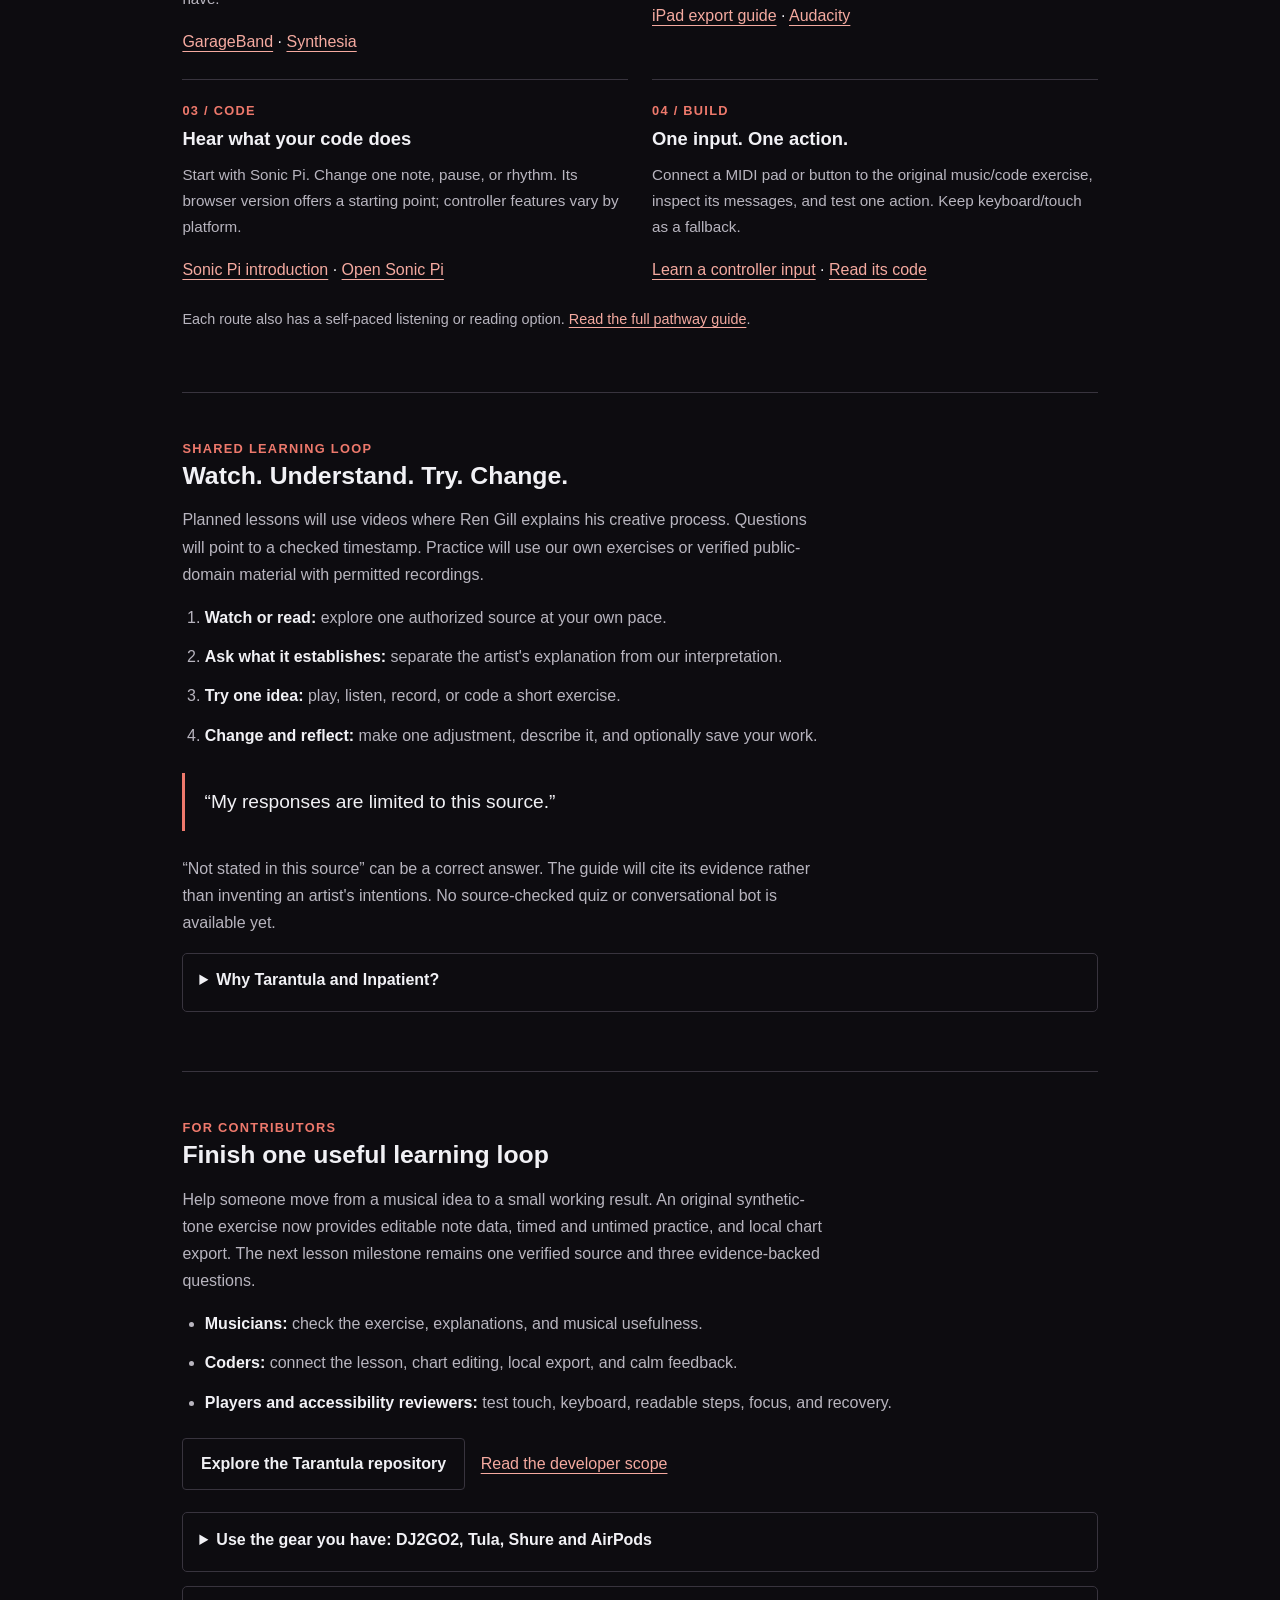
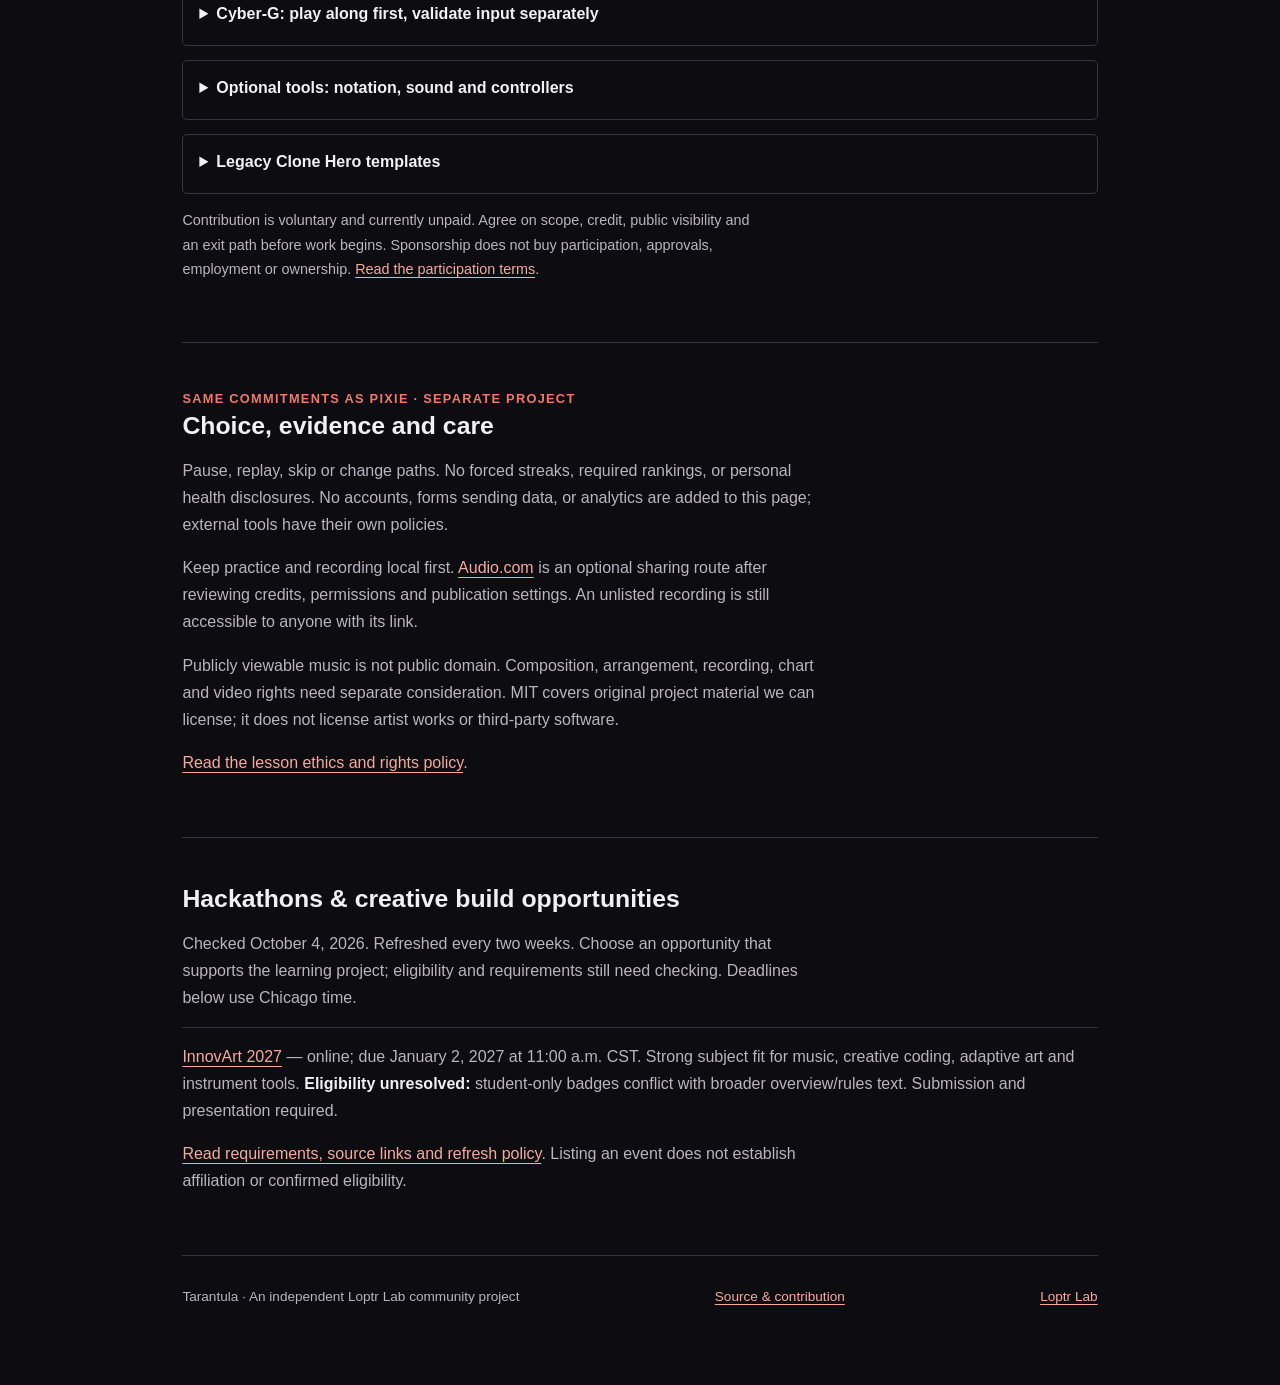
==== commit 6f987204: "Route Tarantula learners into the MIDI control and equipment lab" ====
--- a/index.html
+++ b/index.html
@@ -86,7 +86,7 @@
 <article class="route"><span class="number">01 / PLAY</span><h3>Your first note</h3><p>Use GarageBand's touch instruments on iPad, explore keyboard practice in Synthesia, or play along on an instrument you already have.</p><a href="https://www.apple.com/ios/garageband/">GarageBand</a> · <a href="https://synthesiagame.com/">Synthesia</a></article>
 <article class="route"><span class="number">02 / RECORD</span><h3>A take you can keep</h3><p>Record and edit in GarageBand on iPad or Audacity on desktop. Save an audio copy locally before deciding whether to share it.</p><a href="https://support.apple.com/guide/garageband-ipad/share-songs-chs39284d66/ipados">iPad export guide</a> · <a href="https://www.audacityteam.org/">Audacity</a></article>
 <article class="route"><span class="number">03 / CODE</span><h3>Hear what your code does</h3><p>Start with Sonic Pi. Change one note, pause, or rhythm. Its browser version offers a starting point; controller features vary by platform.</p><a href="https://projects.raspberrypi.org/en/projects/getting-started-with-sonic-pi">Sonic Pi introduction</a> · <a href="https://sonic-pi.net/">Open Sonic Pi</a></article>
-<article class="route"><span class="number">04 / BUILD</span><h3>One input. One action.</h3><p>Inspect the existing tap-game prototype, edit chart events, or experiment with a controller feeding MIDI/OSC into a supported environment.</p><a href="https://ibloud.github.io/ren-tap-tap-revenge/">Try the tap-game prototype</a> · <a href="https://github.com/ibloud/ren-tap-tap-revenge">Read its code</a></article>
+<article class="route"><span class="number">04 / BUILD</span><h3>One input. One action.</h3><p>Connect a MIDI pad or button to the original music/code exercise, inspect its messages, and test one action. Keep keyboard/touch as a fallback.</p><a href="https://ibloud.github.io/ren-tap-tap-revenge/lesson.html#controller">Learn a controller input</a> · <a href="https://github.com/ibloud/ren-tap-tap-revenge">Read its code</a></article>
 </div>
 <p class="note" style="margin-top:1.5rem">Each route also has a self-paced listening or reading option. <a href="https://github.com/ibloud/tarantula-clone-hero/blob/main/docs/FIND_YOUR_FIT.md">Read the full pathway guide</a>.</p>
 </section>
@@ -103,7 +103,7 @@
 <p>Help someone move from a musical idea to a small working result. An original synthetic-tone exercise now provides editable note data, timed and untimed practice, and local chart export. The next lesson milestone remains one verified source and three evidence-backed questions.</p>
 <ul><li><strong>Musicians:</strong> check the exercise, explanations, and musical usefulness.</li><li><strong>Coders:</strong> connect the lesson, chart editing, local export, and calm feedback.</li><li><strong>Players and accessibility reviewers:</strong> test touch, keyboard, readable steps, focus, and recovery.</li></ul>
 <div class="actions"><a class="button secondary" href="https://github.com/ibloud/tarantula-clone-hero">Explore the Tarantula repository</a><a href="https://github.com/ibloud/ren-tap-tap-revenge/blob/main/docs/CYBER_G_LEARNING_LAB.md">Read the developer scope</a></div>
-<details><summary>Cyber-G: play along first, validate input separately</summary><p>Cyber-G can be an optional instrument alongside the lesson. USB audio and MIDI note events are different capabilities. Model, module, firmware, receiving app, and browser all need checking before automatic scoring or control is promised.</p><p>Start with GarageBand recording and local export, then test audio and keyboard MIDI separately. Safari browser MIDI access is not established by MIDI working in a native app.</p></details>
+<details><summary>Use the gear you have: DJ2GO2, Tula, Shure and AirPods</summary><p>Learn a pad/button in the <a href="https://ibloud.github.io/ren-tap-tap-revenge/lesson.html#controller">MIDI exercise</a>. Record original material with Tula in your chosen app, then bring a file to <a href="https://ibloud.github.io/pixie-creator-os/session.html#equipment-practice">Creator OS practice</a>. Shure and AirPods are listening routes; Apple accessibility settings remain under your control.</p><p><a href="https://github.com/ibloud/tarantula-clone-hero/blob/main/docs/CONTROLLER-LAB.md">Equipment, AirPods accessibility and physical test guide</a>. Input hardware, iPad/browser support and latency still require your test evidence. No new backend, purchase or microphone permission is required.</p></details><details><summary>Cyber-G: play along first, validate input separately</summary><p>Cyber-G can be an optional instrument alongside the lesson. USB audio and MIDI note events are different capabilities. Model, module, firmware, receiving app, and browser all need checking before automatic scoring or control is promised.</p><p>Start with GarageBand recording and local export, then test audio and keyboard MIDI separately. Safari browser MIDI access is not established by MIDI working in a native app.</p></details>
 <details><summary>Optional tools: notation, sound and controllers</summary><p><a href="https://musescore.org/">MuseScore Studio</a> supports the notation route; <a href="https://www.musehub.com/">MuseHub</a> offers optional sounds and effects. Desktop plugins are not automatically iPad-compatible. Use built-in sounds before adding dependencies.</p><p><a href="https://sonic-pi.net/tutorial-11.html">Sonic Pi MIDI</a> and <a href="https://sonic-pi.net/tutorial-12.html">OSC</a> can connect controllers to sounds. Sonic Pi Web does not provide MIDI in Safari or browser OSC; use a supported app/environment for those experiments.</p></details>
 <details><summary>Legacy Clone Hero templates</summary><p><a href="song.ini">song.ini</a> and <a href="notes.chart">notes.chart</a> remain unverified source templates. They are not a finished playable pack and supply no audio or artist permission. Validate metadata, timing, chart content and rights before reuse.</p><p><a href="https://clonehero.net/">Clone Hero</a> offers optional controller rhythm practice. <a href="https://github.com/FireFox2000000/Moonscraper-Chart-Editor">Moonscraper</a> edits charts. Game scores do not establish instrumental technique or musical understanding.</p></details>
 <p class="note">Contribution is voluntary and currently unpaid. Agree on scope, credit, public visibility and an exit path before work begins. Sponsorship does not buy participation, approvals, employment or ownership. <a href="https://github.com/ibloud/ibloud.github.io/blob/main/MISSION.md">Read the participation terms</a>.</p>
@@ -132,7 +132,7 @@
 </main>
 <footer><span>Tarantula · An independent Loptr Lab community project</span><a href="https://github.com/ibloud/tarantula-clone-hero">Source &amp; contribution</a><a href="https://loptrlab.com">Loptr Lab</a></footer>
 </div>
-<script src="pathways.js"></script>
+<script src="pathways.js?v=20261004-midi1"></script>
 <script>
 const routes = window.TarantulaRoutes;
 document.getElementById('fit-form').addEventListener('submit', function(event) {
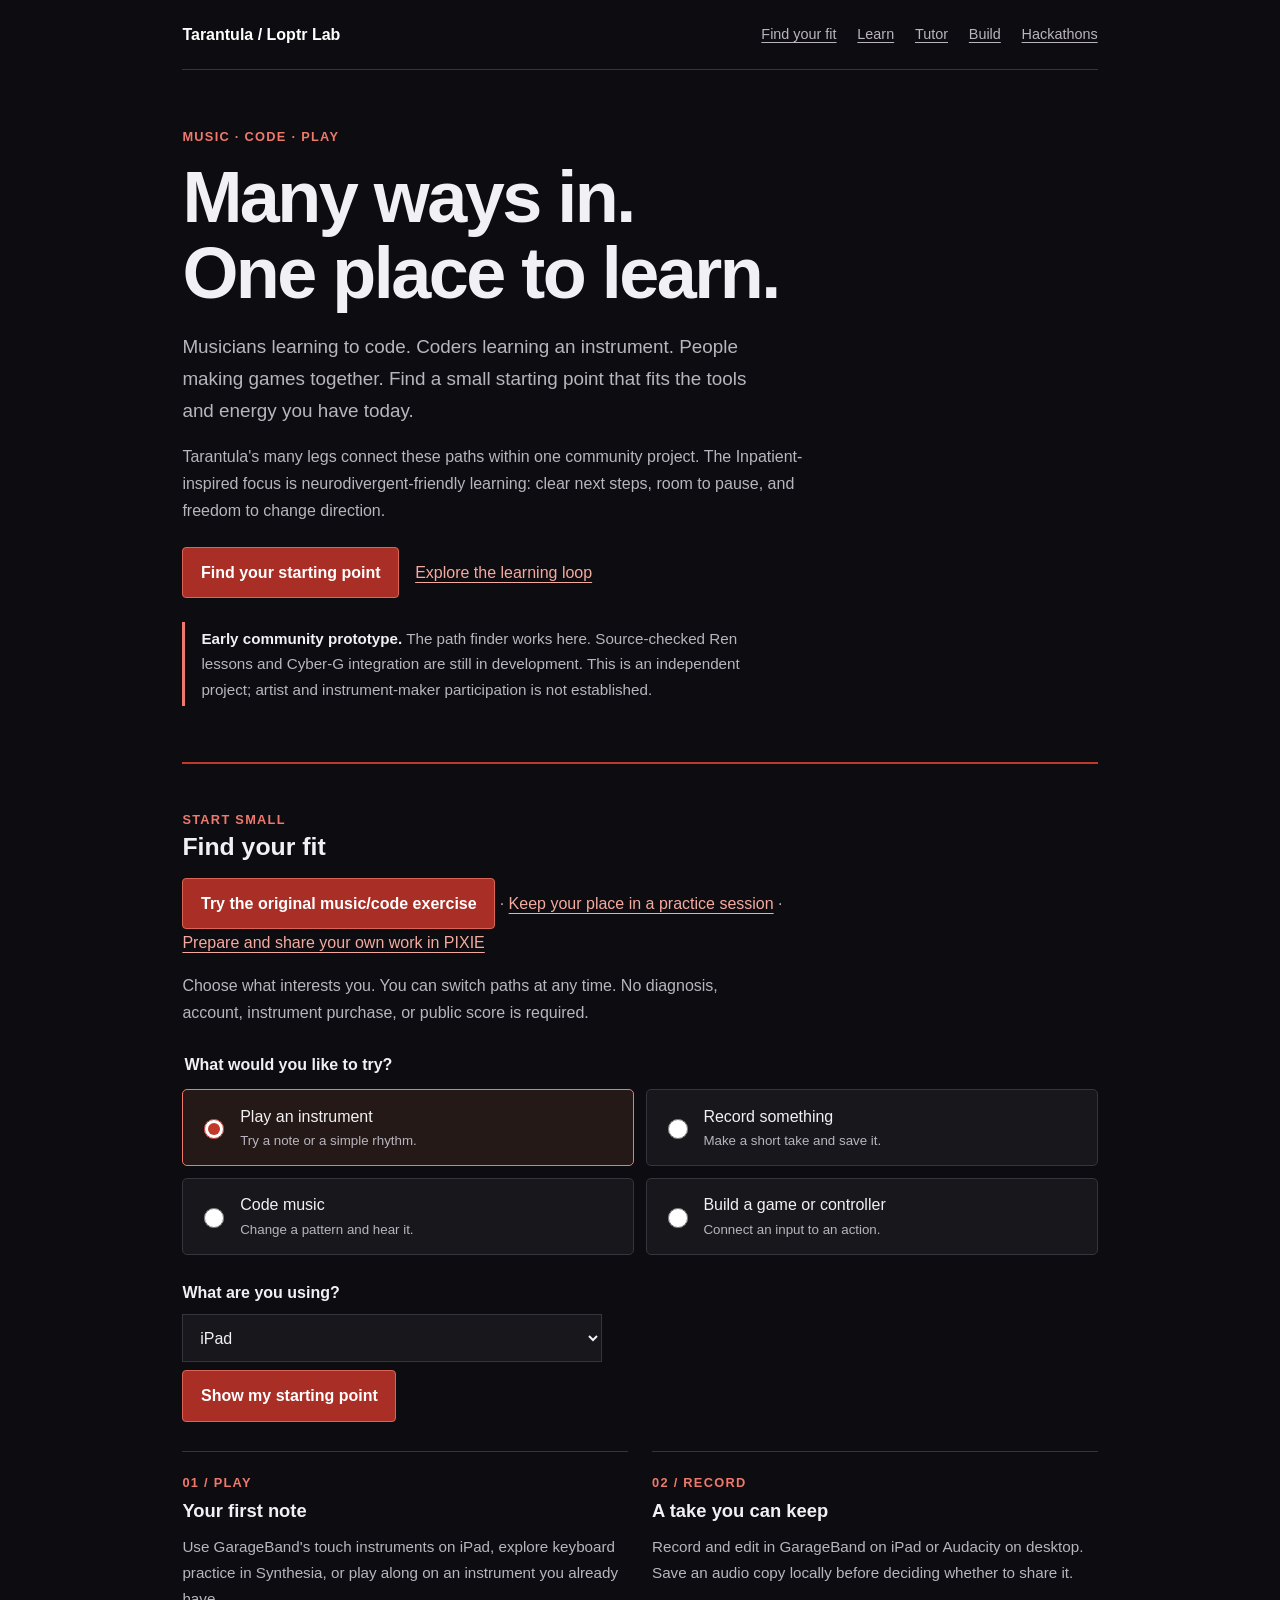
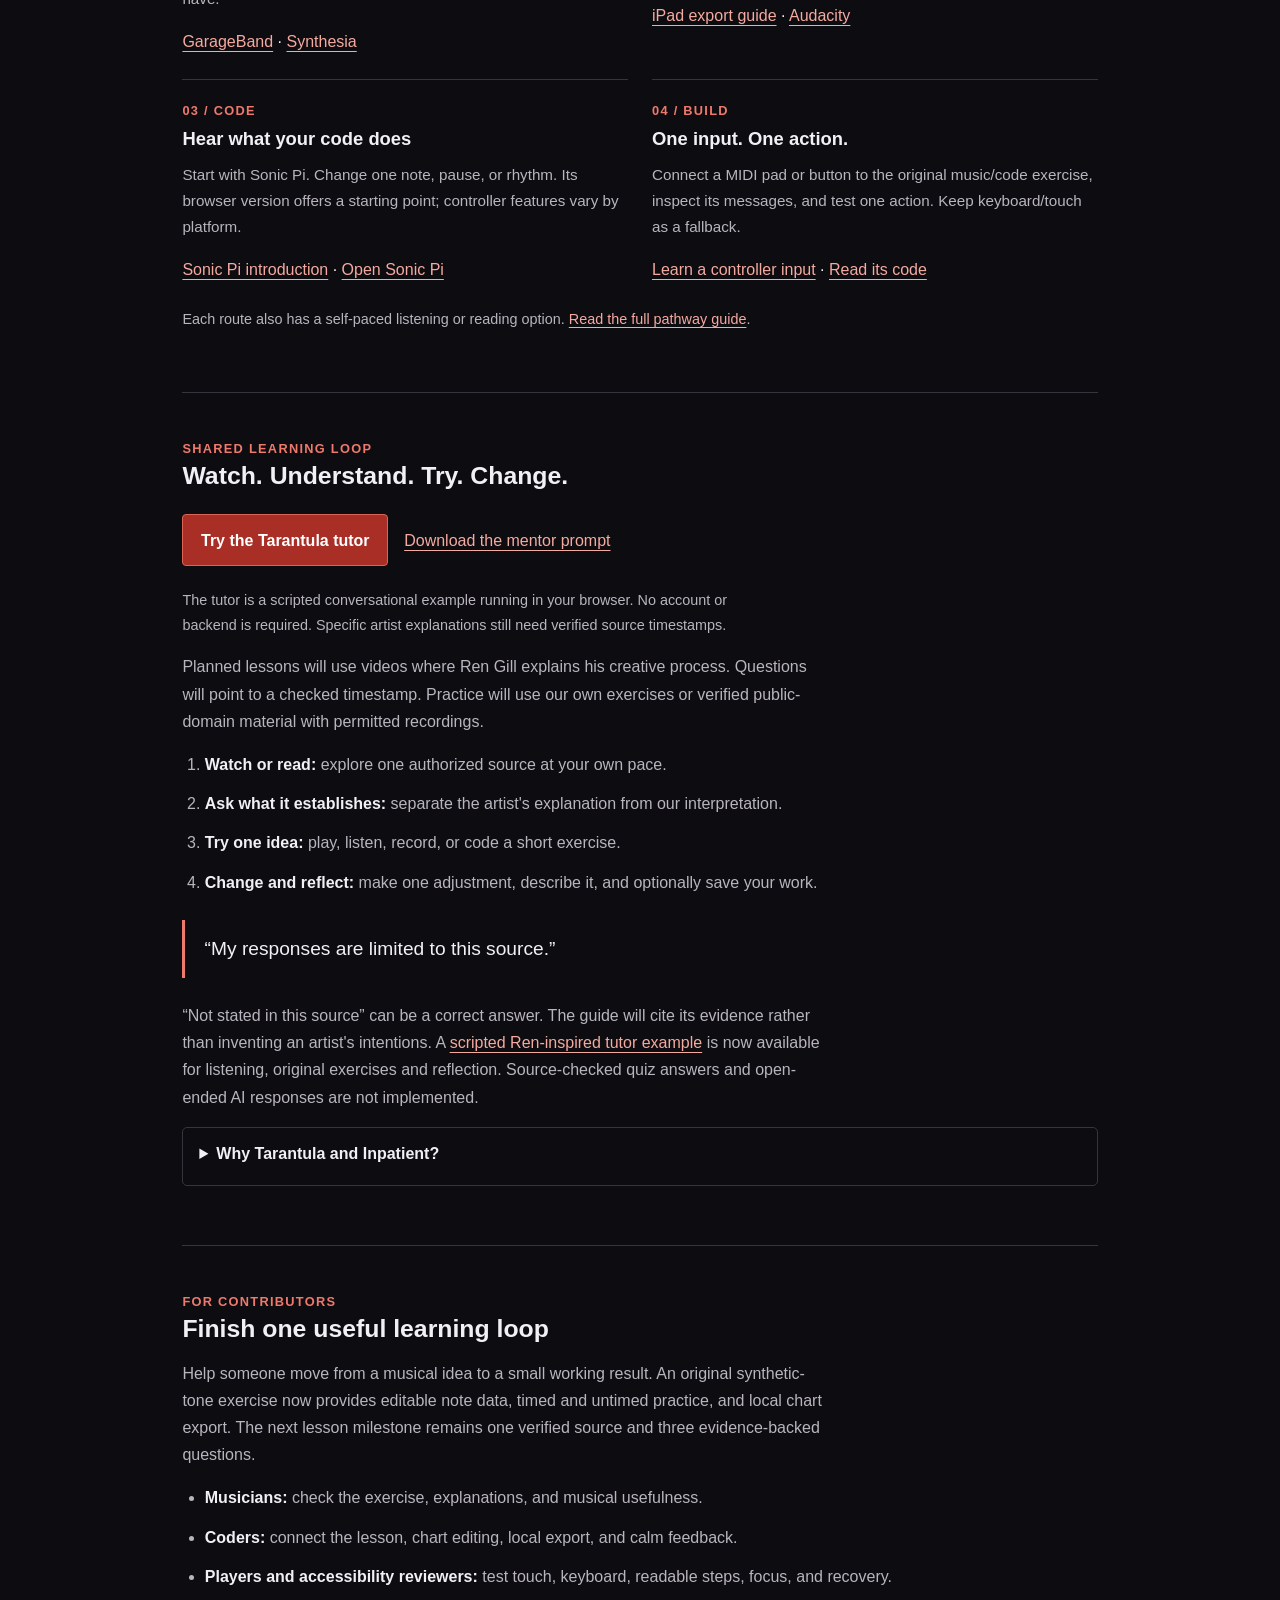
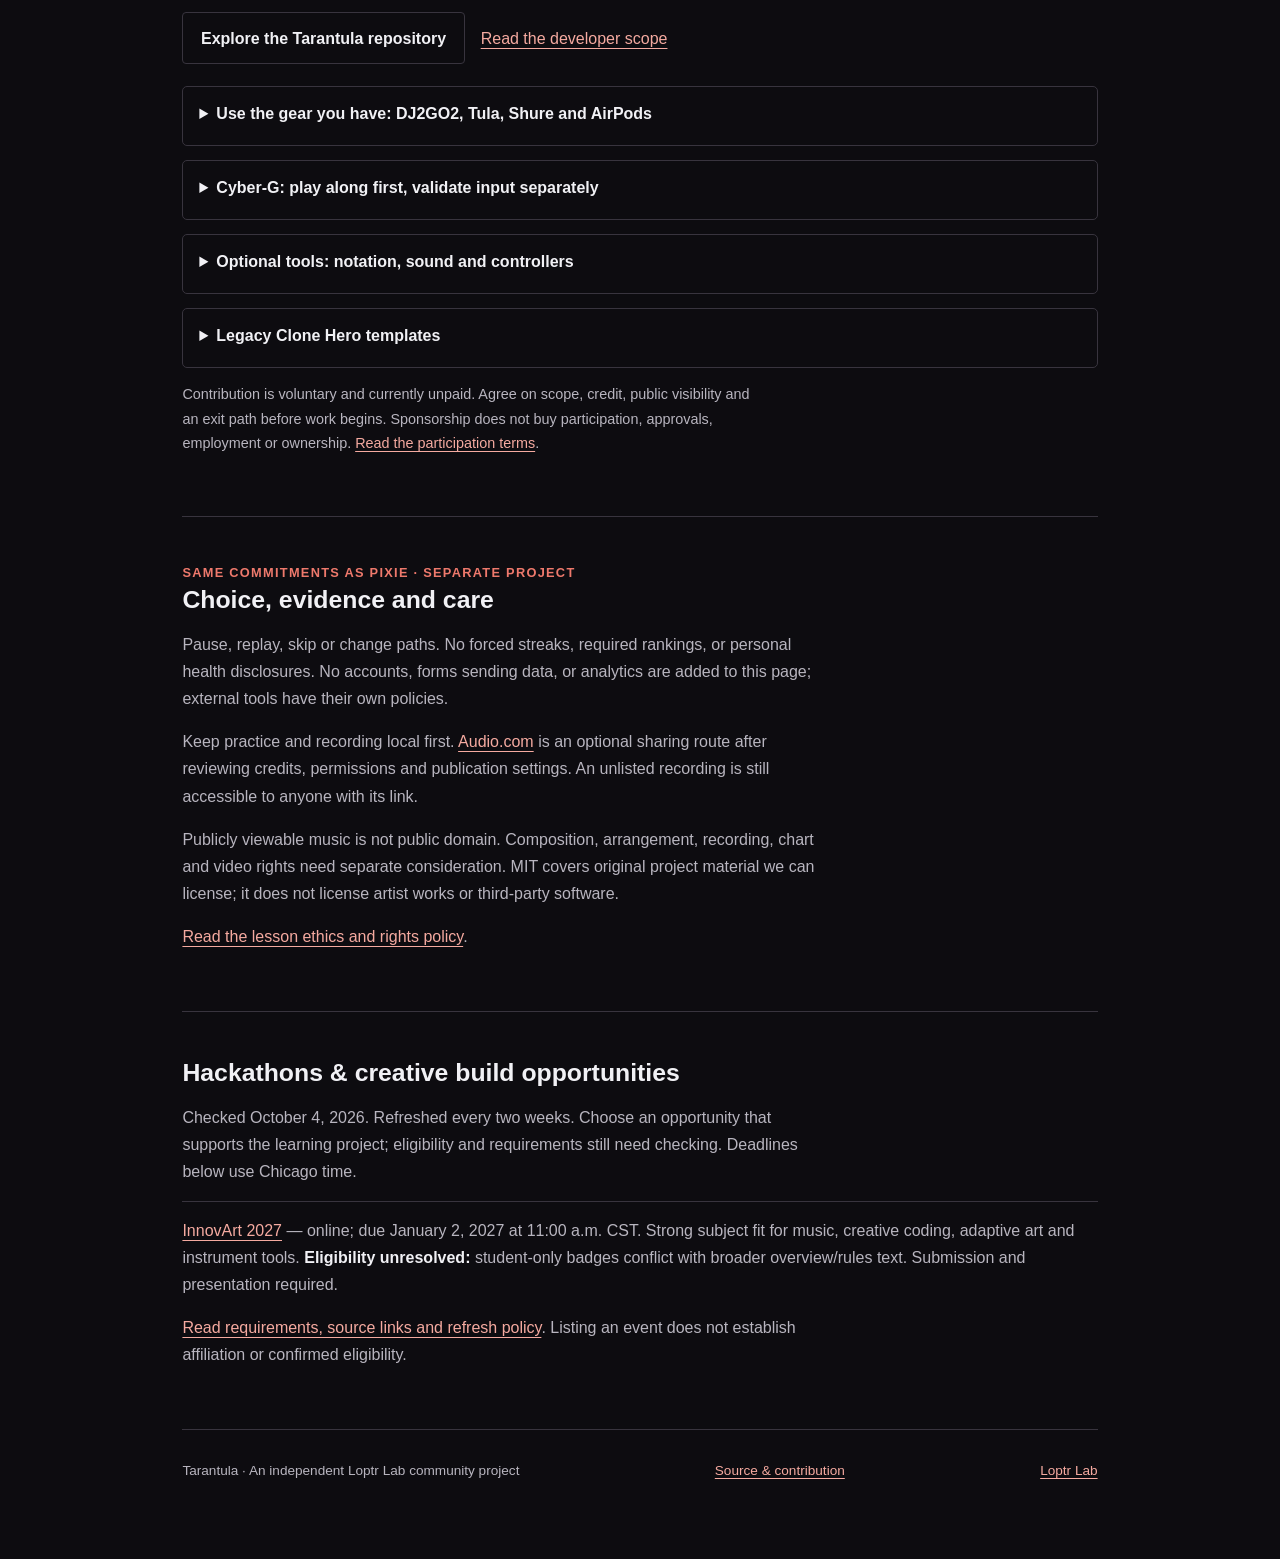
==== commit 34925790: "Add Ren-inspired conversational tutor to existing Tarantula learning site" ====
--- a/index.html
+++ b/index.html
@@ -54,7 +54,7 @@
 <body>
 <a class="skip" href="#main">Skip to content</a>
 <div class="page">
-<div class="top"><a class="brand" href="#main">Tarantula / Loptr Lab</a><nav aria-label="Page sections"><a href="#find-fit">Find your fit</a><a href="#learn">Learn</a><a href="#build">Build</a><a href="#hackathon-opportunities">Hackathons</a></nav></div>
+<div class="top"><a class="brand" href="#main">Tarantula / Loptr Lab</a><nav aria-label="Page sections"><a href="#find-fit">Find your fit</a><a href="#learn">Learn</a><a href="tutor.html">Tutor</a><a href="#build">Build</a><a href="#hackathon-opportunities">Hackathons</a></nav></div>
 <main id="main">
 <header>
 <div class="eyebrow">Music · Code · Play</div>
@@ -92,10 +92,11 @@
 </section>
 
 <section id="learn" aria-labelledby="learn-title"><div class="eyebrow">Shared learning loop</div><h2 id="learn-title">Watch. Understand. Try. Change.</h2>
+<div class="actions"><a class="button" href="tutor.html">Try the Tarantula tutor</a><a href="mentor-prompt.md" download>Download the mentor prompt</a></div><p class="note">The tutor is a scripted conversational example running in your browser. No account or backend is required. Specific artist explanations still need verified source timestamps.</p>
 <p>Planned lessons will use videos where Ren Gill explains his creative process. Questions will point to a checked timestamp. Practice will use our own exercises or verified public-domain material with permitted recordings.</p>
 <ol><li><strong>Watch or read:</strong> explore one authorized source at your own pace.</li><li><strong>Ask what it establishes:</strong> separate the artist's explanation from our interpretation.</li><li><strong>Try one idea:</strong> play, listen, record, or code a short exercise.</li><li><strong>Change and reflect:</strong> make one adjustment, describe it, and optionally save your work.</li></ol>
 <blockquote><p>“My responses are limited to this source.”</p></blockquote>
-<p>“Not stated in this source” can be a correct answer. The guide will cite its evidence rather than inventing an artist's intentions. No source-checked quiz or conversational bot is available yet.</p>
+<p>“Not stated in this source” can be a correct answer. The guide will cite its evidence rather than inventing an artist's intentions. A <a href="tutor.html">scripted Ren-inspired tutor example</a> is now available for listening, original exercises and reflection. Source-checked quiz answers and open-ended AI responses are not implemented.</p>
 <details><summary>Why Tarantula and Inpatient?</summary><p>The project grew from a fan chart for “Tarantula,” by Ren and Chris Webby. Its many paths now connect music, learning, coding and play. We design for different attention and access needs without asking people to disclose a diagnosis.</p><p><a href="https://www.youtube.com/watch?v=0DTrjpIb4QI">Watch the referenced Tarantula video on YouTube</a> · <a href="https://inpatient.world">Explore Inpatient World</a>. This music video is a reference, not a verified process lesson.</p></details>
 </section>
 
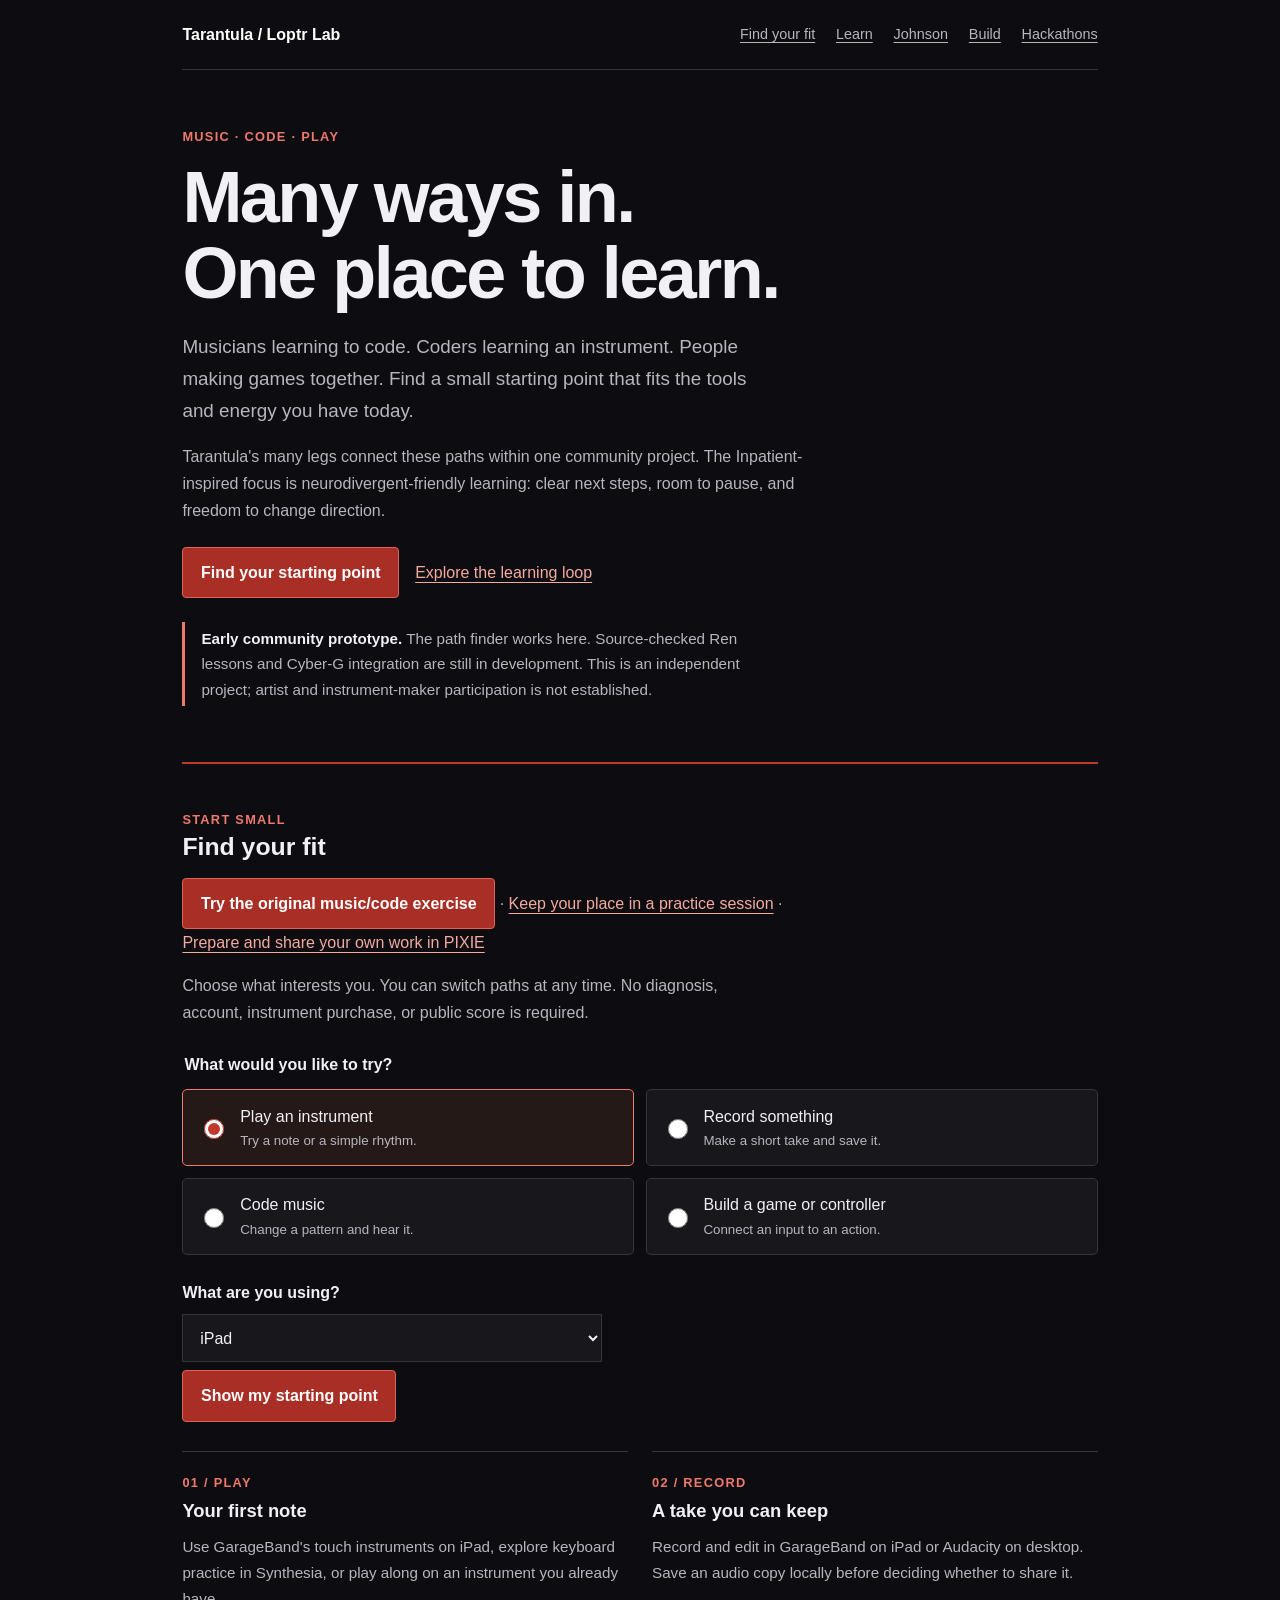
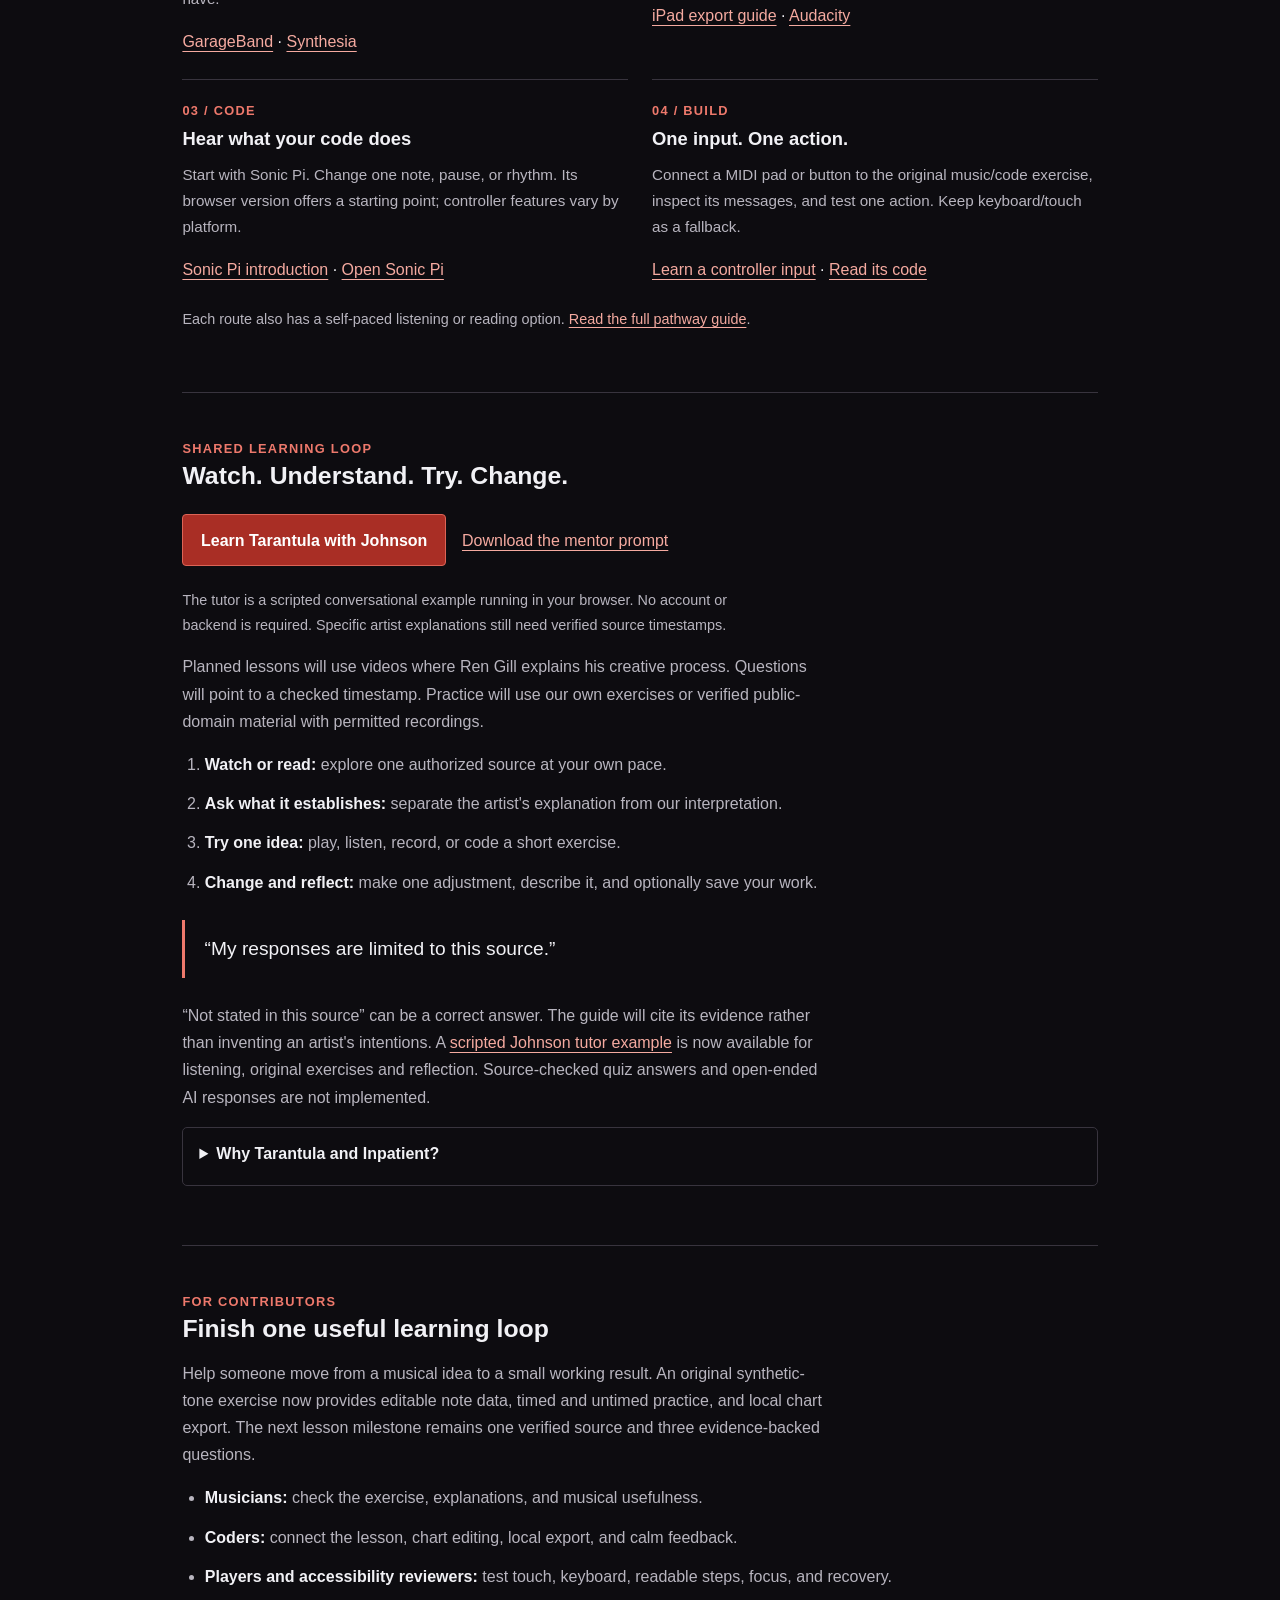
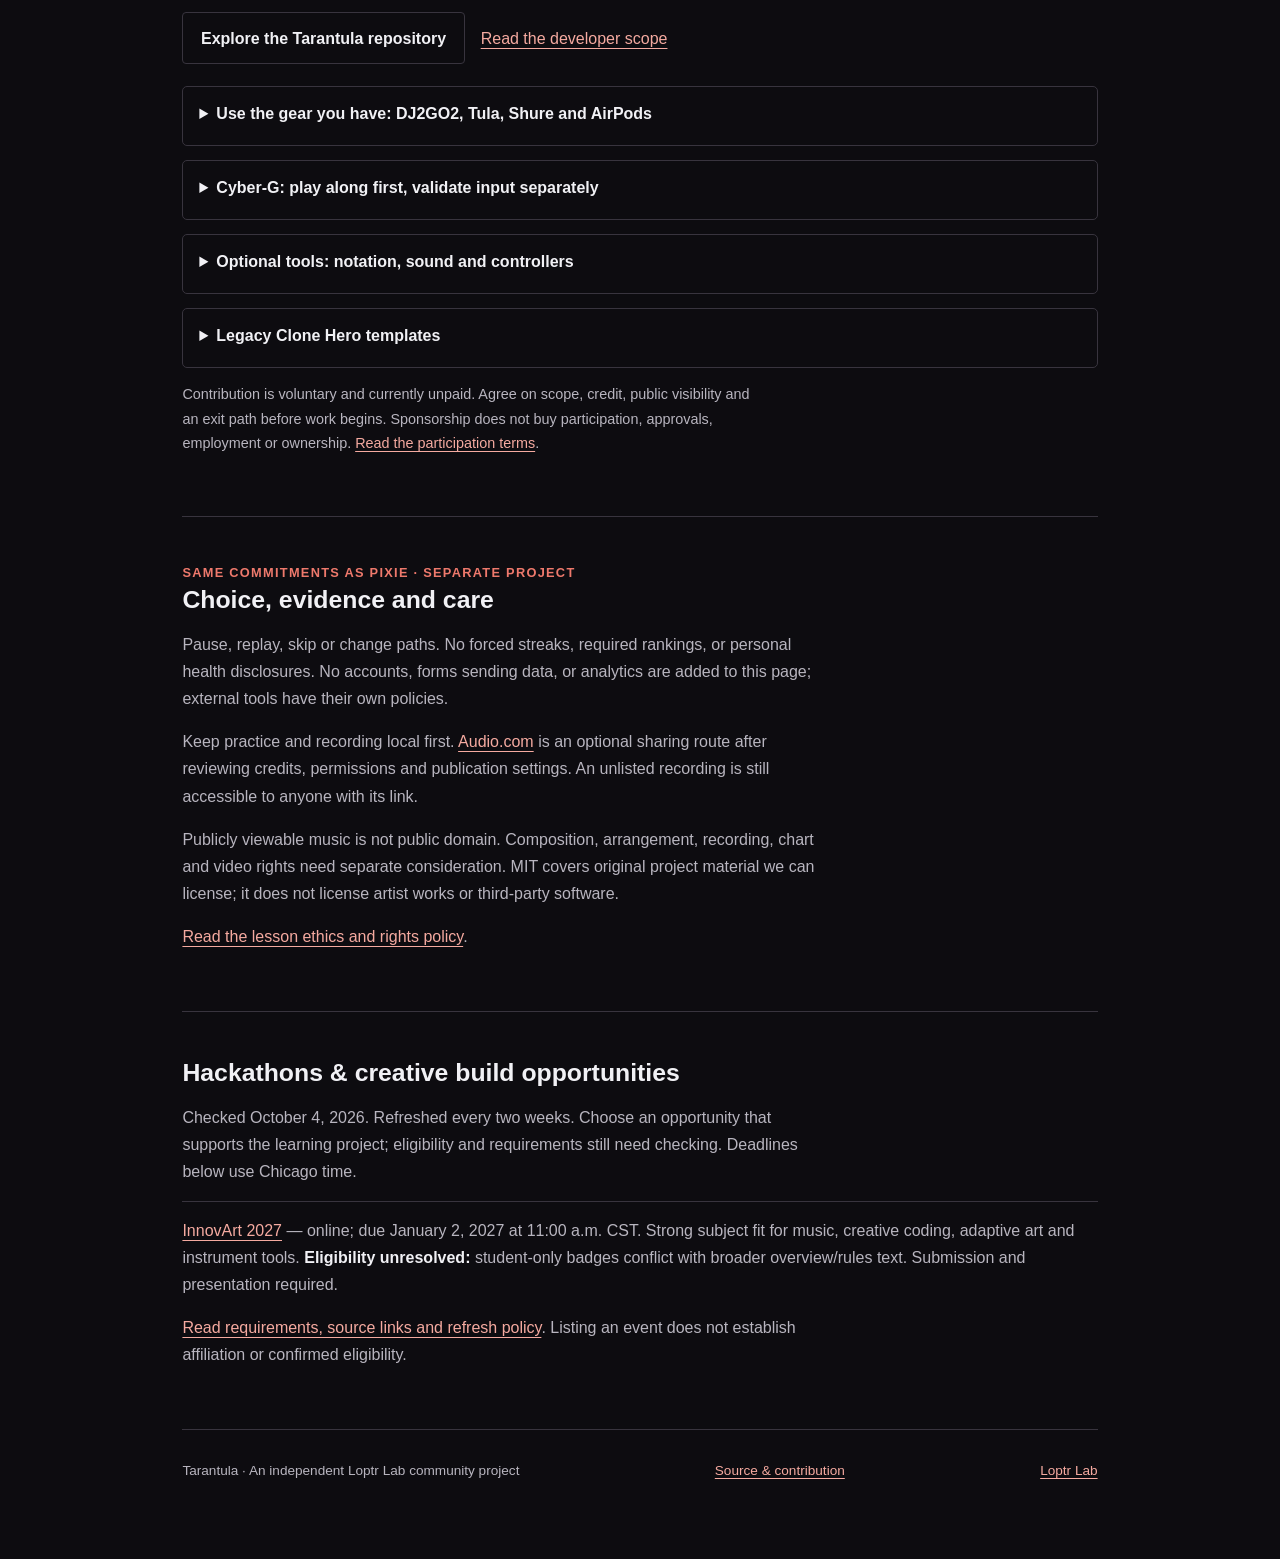
==== commit 62c2826b: "Name music tutor Johnson and add supplied rabbit emblem" ====
--- a/index.html
+++ b/index.html
@@ -54,7 +54,7 @@
 <body>
 <a class="skip" href="#main">Skip to content</a>
 <div class="page">
-<div class="top"><a class="brand" href="#main">Tarantula / Loptr Lab</a><nav aria-label="Page sections"><a href="#find-fit">Find your fit</a><a href="#learn">Learn</a><a href="tutor.html">Tutor</a><a href="#build">Build</a><a href="#hackathon-opportunities">Hackathons</a></nav></div>
+<div class="top"><a class="brand" href="#main">Tarantula / Loptr Lab</a><nav aria-label="Page sections"><a href="#find-fit">Find your fit</a><a href="#learn">Learn</a><a href="tutor.html">Johnson</a><a href="#build">Build</a><a href="#hackathon-opportunities">Hackathons</a></nav></div>
 <main id="main">
 <header>
 <div class="eyebrow">Music · Code · Play</div>
@@ -92,11 +92,11 @@
 </section>
 
 <section id="learn" aria-labelledby="learn-title"><div class="eyebrow">Shared learning loop</div><h2 id="learn-title">Watch. Understand. Try. Change.</h2>
-<div class="actions"><a class="button" href="tutor.html">Try the Tarantula tutor</a><a href="mentor-prompt.md" download>Download the mentor prompt</a></div><p class="note">The tutor is a scripted conversational example running in your browser. No account or backend is required. Specific artist explanations still need verified source timestamps.</p>
+<div class="actions"><a class="button" href="tutor.html">Learn Tarantula with Johnson</a><a href="mentor-prompt.md" download>Download the mentor prompt</a></div><p class="note">The tutor is a scripted conversational example running in your browser. No account or backend is required. Specific artist explanations still need verified source timestamps.</p>
 <p>Planned lessons will use videos where Ren Gill explains his creative process. Questions will point to a checked timestamp. Practice will use our own exercises or verified public-domain material with permitted recordings.</p>
 <ol><li><strong>Watch or read:</strong> explore one authorized source at your own pace.</li><li><strong>Ask what it establishes:</strong> separate the artist's explanation from our interpretation.</li><li><strong>Try one idea:</strong> play, listen, record, or code a short exercise.</li><li><strong>Change and reflect:</strong> make one adjustment, describe it, and optionally save your work.</li></ol>
 <blockquote><p>“My responses are limited to this source.”</p></blockquote>
-<p>“Not stated in this source” can be a correct answer. The guide will cite its evidence rather than inventing an artist's intentions. A <a href="tutor.html">scripted Ren-inspired tutor example</a> is now available for listening, original exercises and reflection. Source-checked quiz answers and open-ended AI responses are not implemented.</p>
+<p>“Not stated in this source” can be a correct answer. The guide will cite its evidence rather than inventing an artist's intentions. A <a href="tutor.html">scripted Johnson tutor example</a> is now available for listening, original exercises and reflection. Source-checked quiz answers and open-ended AI responses are not implemented.</p>
 <details><summary>Why Tarantula and Inpatient?</summary><p>The project grew from a fan chart for “Tarantula,” by Ren and Chris Webby. Its many paths now connect music, learning, coding and play. We design for different attention and access needs without asking people to disclose a diagnosis.</p><p><a href="https://www.youtube.com/watch?v=0DTrjpIb4QI">Watch the referenced Tarantula video on YouTube</a> · <a href="https://inpatient.world">Explore Inpatient World</a>. This music video is a reference, not a verified process lesson.</p></details>
 </section>
 
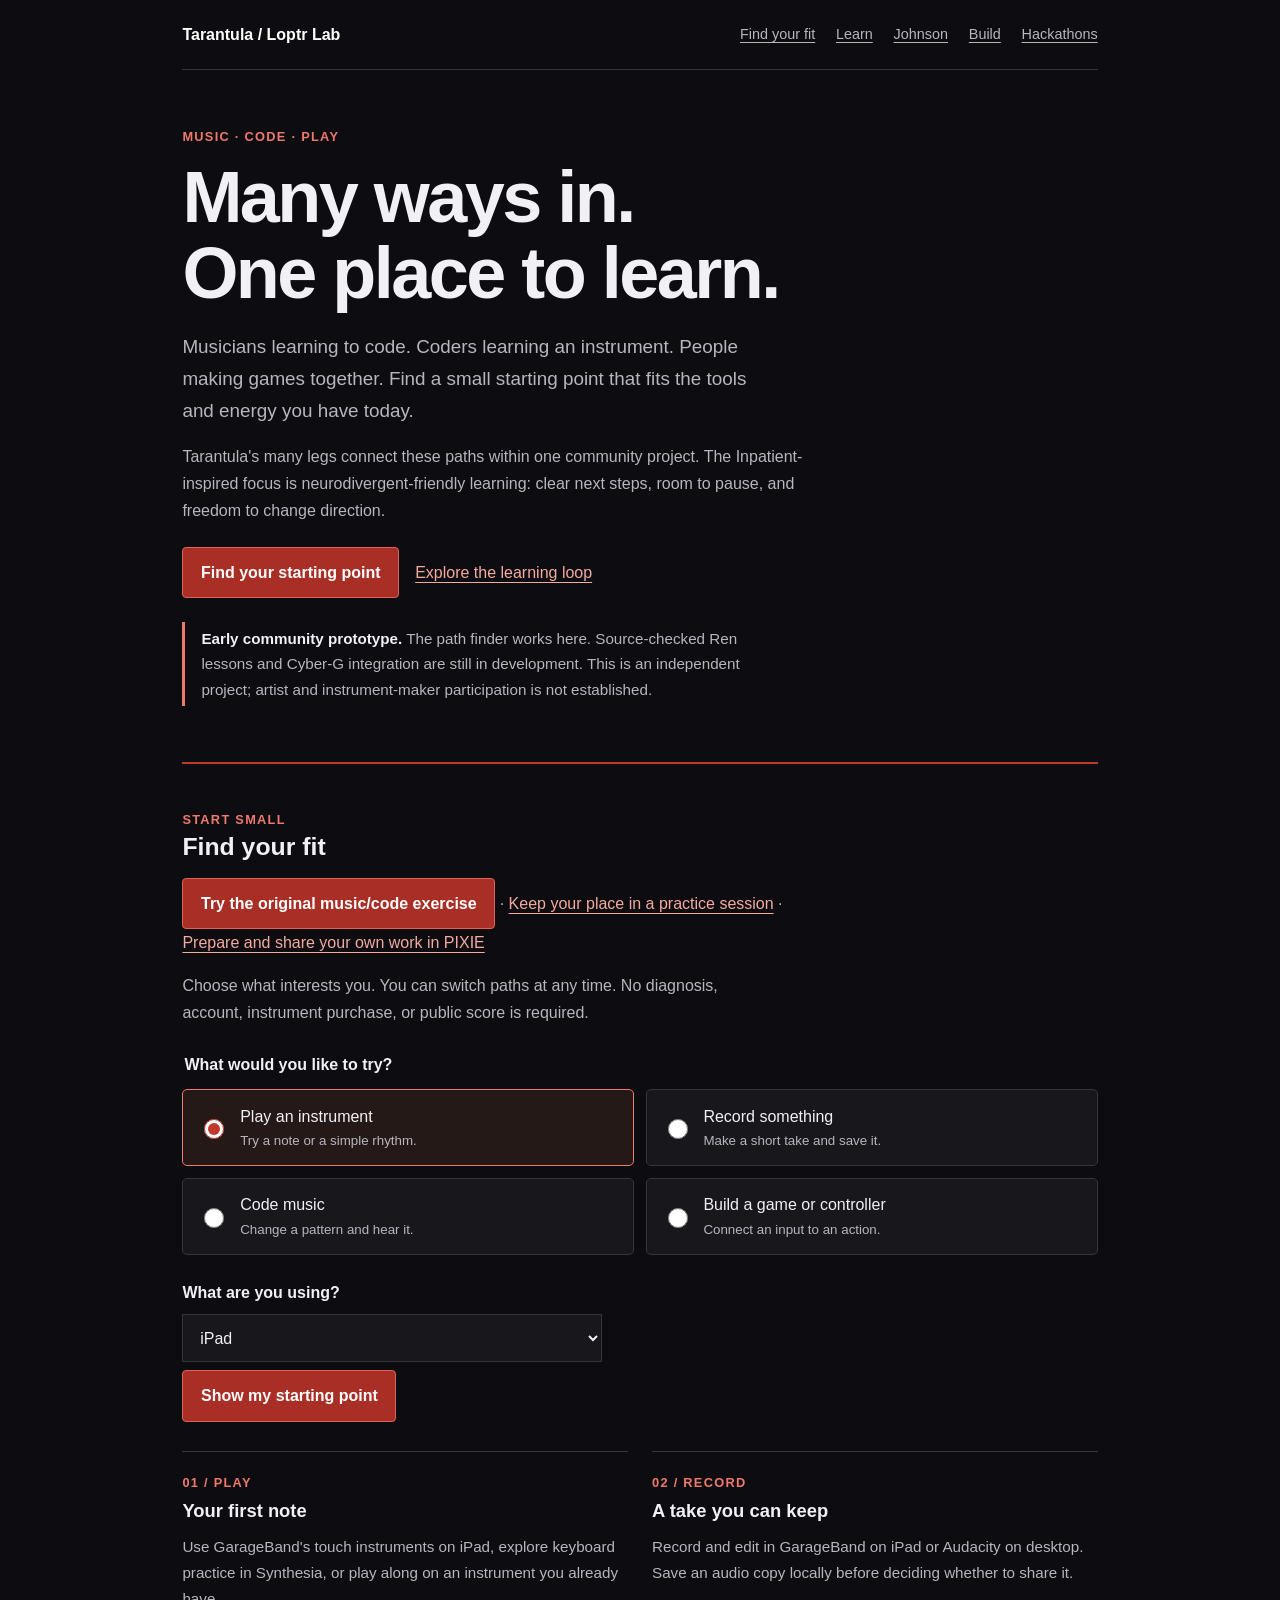
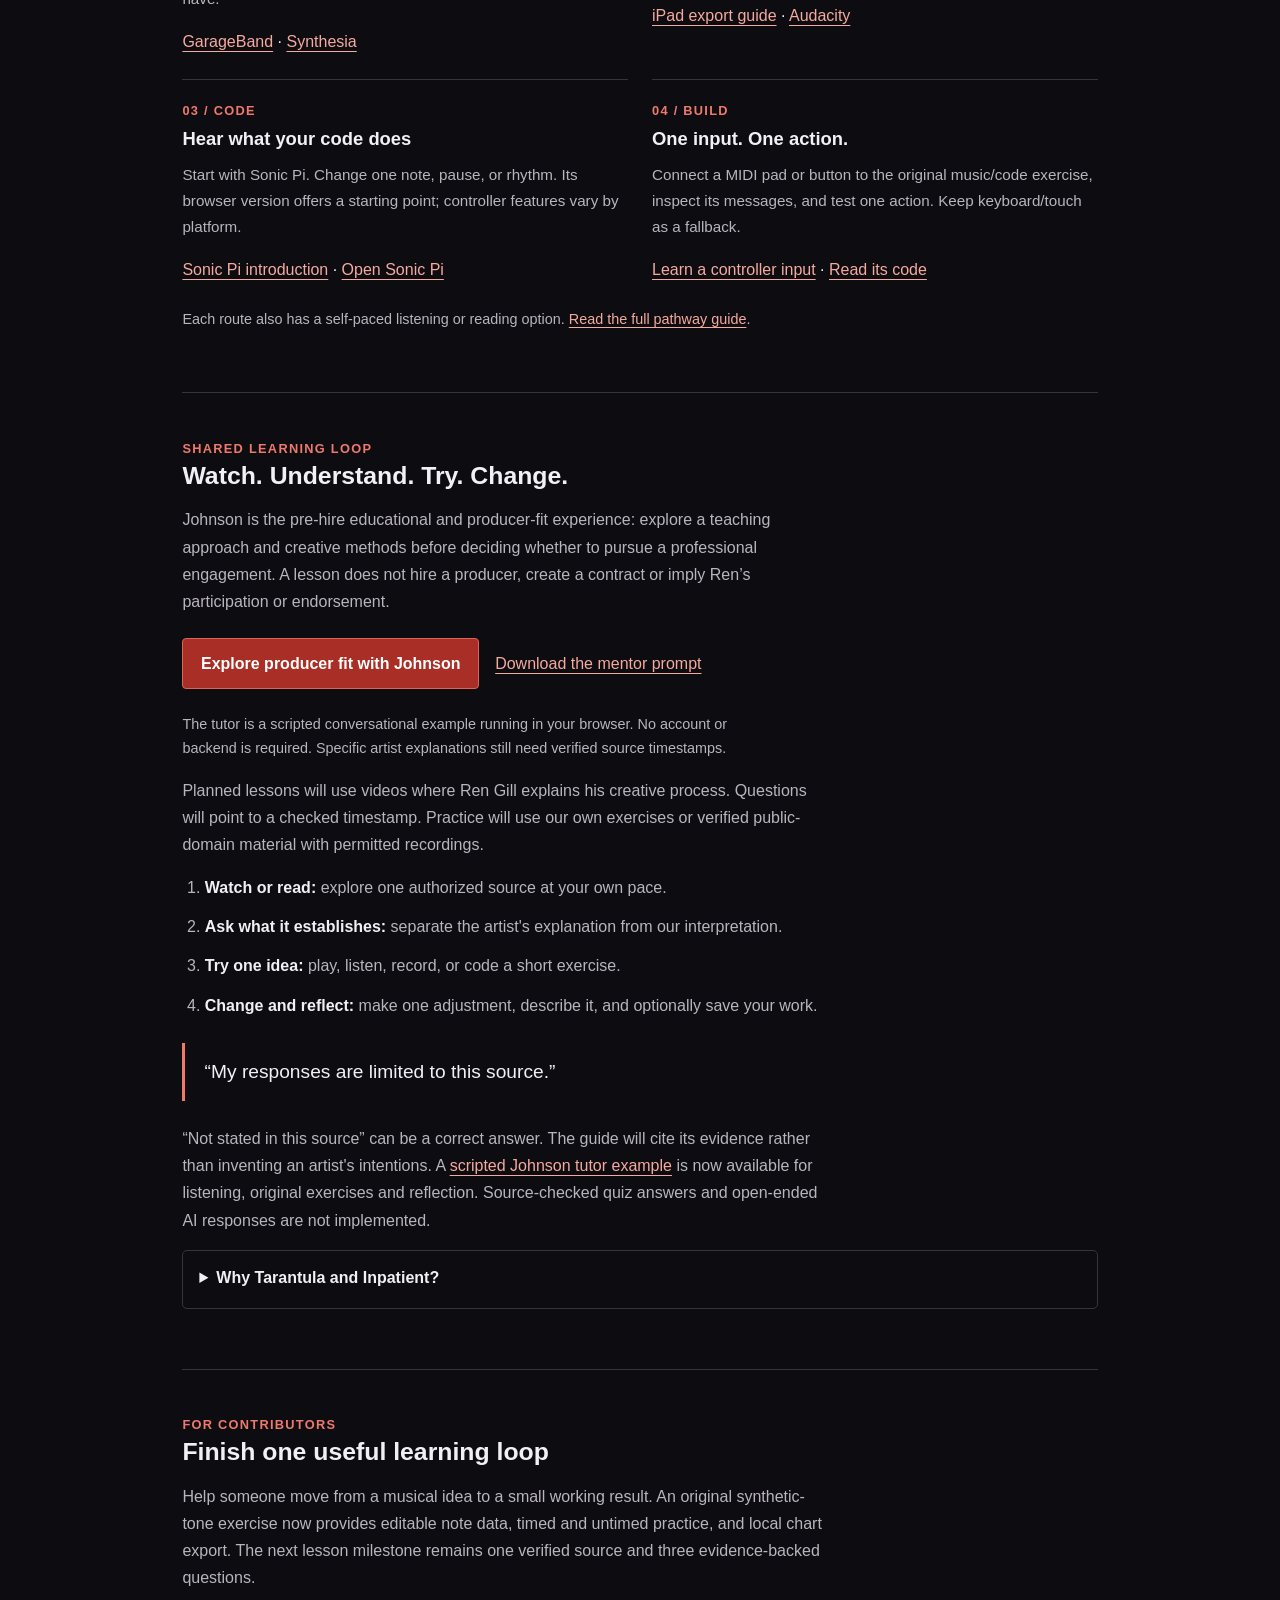
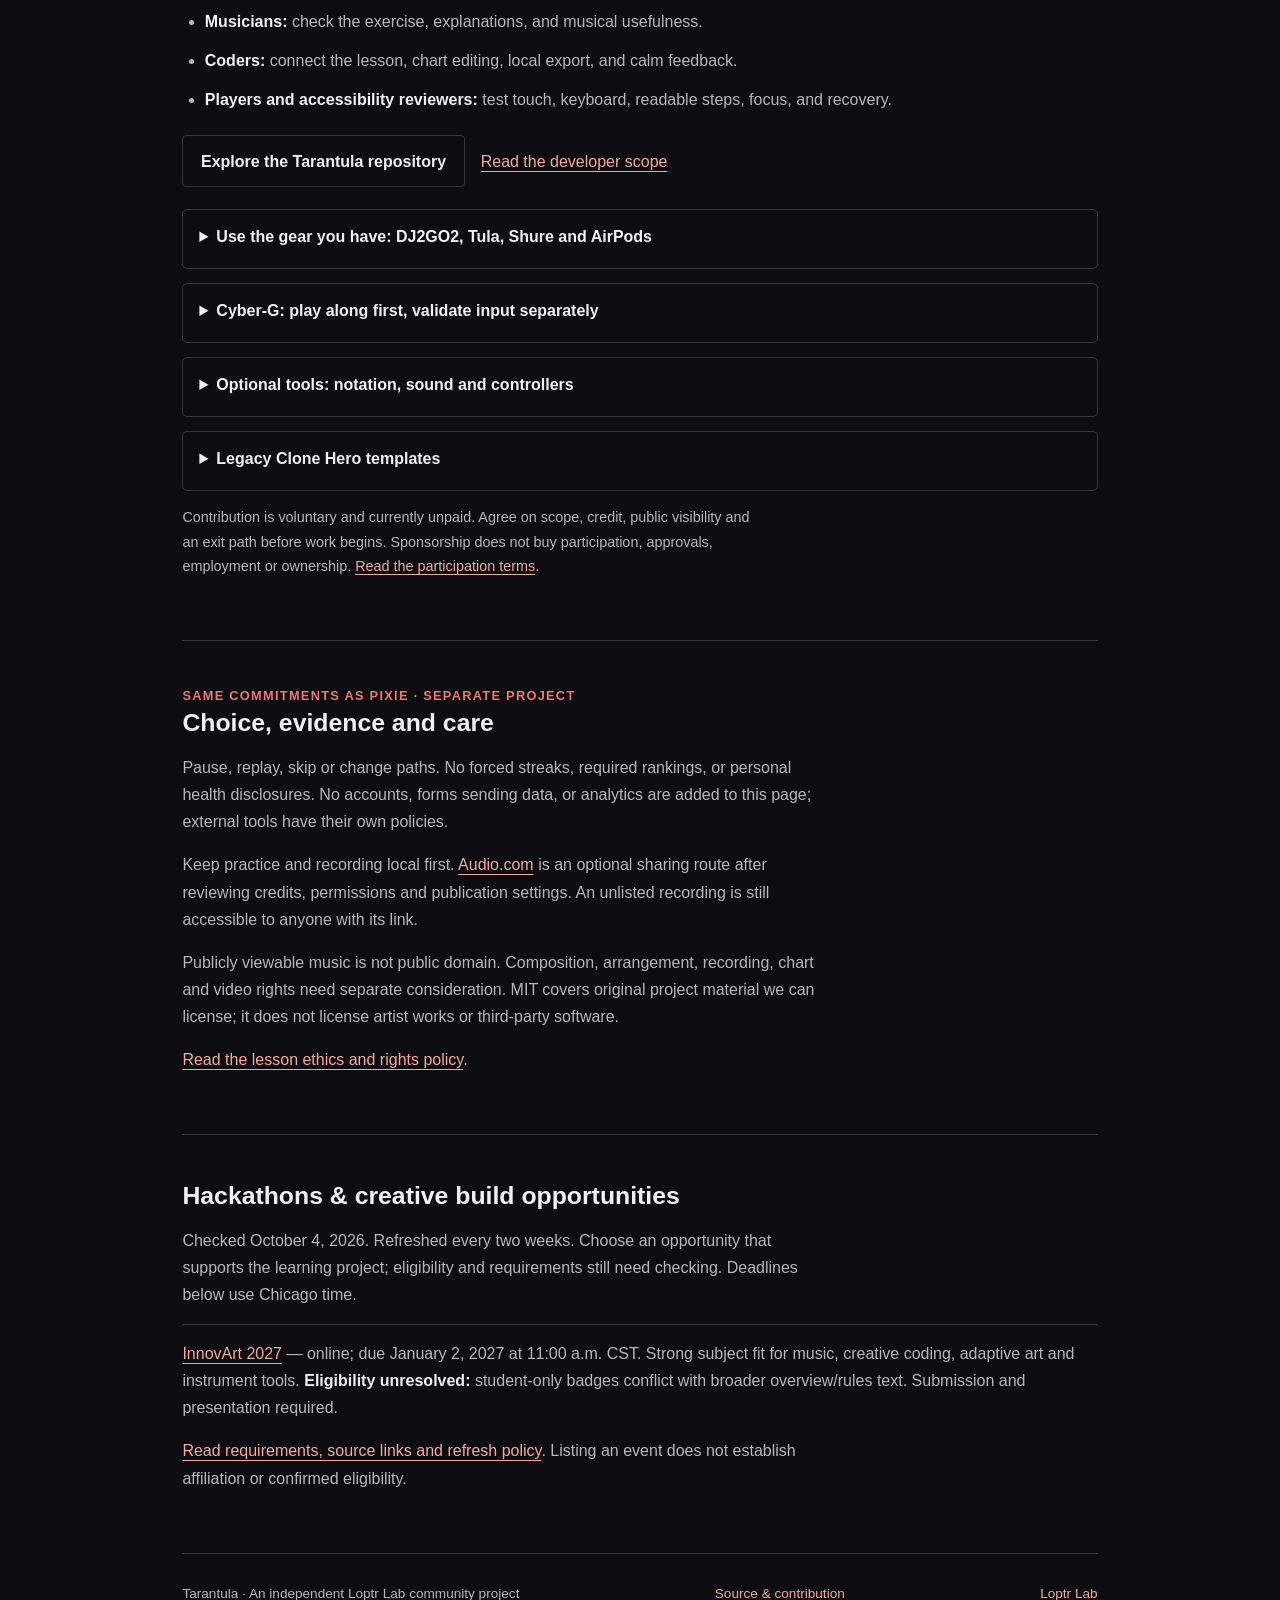
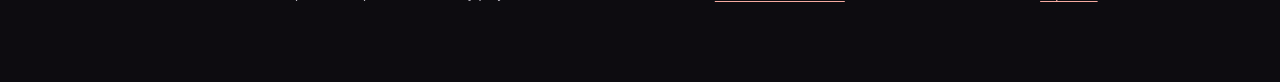
==== commit 2030367f: "Clarify Johnson pre-hire learning and producer-fit role" ====
--- a/index.html
+++ b/index.html
@@ -92,7 +92,7 @@
 </section>
 
 <section id="learn" aria-labelledby="learn-title"><div class="eyebrow">Shared learning loop</div><h2 id="learn-title">Watch. Understand. Try. Change.</h2>
-<div class="actions"><a class="button" href="tutor.html">Learn Tarantula with Johnson</a><a href="mentor-prompt.md" download>Download the mentor prompt</a></div><p class="note">The tutor is a scripted conversational example running in your browser. No account or backend is required. Specific artist explanations still need verified source timestamps.</p>
+<p>Johnson is the pre-hire educational and producer-fit experience: explore a teaching approach and creative methods before deciding whether to pursue a professional engagement. A lesson does not hire a producer, create a contract or imply Ren’s participation or endorsement.</p><div class="actions"><a class="button" href="tutor.html">Explore producer fit with Johnson</a><a href="mentor-prompt.md" download>Download the mentor prompt</a></div><p class="note">The tutor is a scripted conversational example running in your browser. No account or backend is required. Specific artist explanations still need verified source timestamps.</p>
 <p>Planned lessons will use videos where Ren Gill explains his creative process. Questions will point to a checked timestamp. Practice will use our own exercises or verified public-domain material with permitted recordings.</p>
 <ol><li><strong>Watch or read:</strong> explore one authorized source at your own pace.</li><li><strong>Ask what it establishes:</strong> separate the artist's explanation from our interpretation.</li><li><strong>Try one idea:</strong> play, listen, record, or code a short exercise.</li><li><strong>Change and reflect:</strong> make one adjustment, describe it, and optionally save your work.</li></ol>
 <blockquote><p>“My responses are limited to this source.”</p></blockquote>
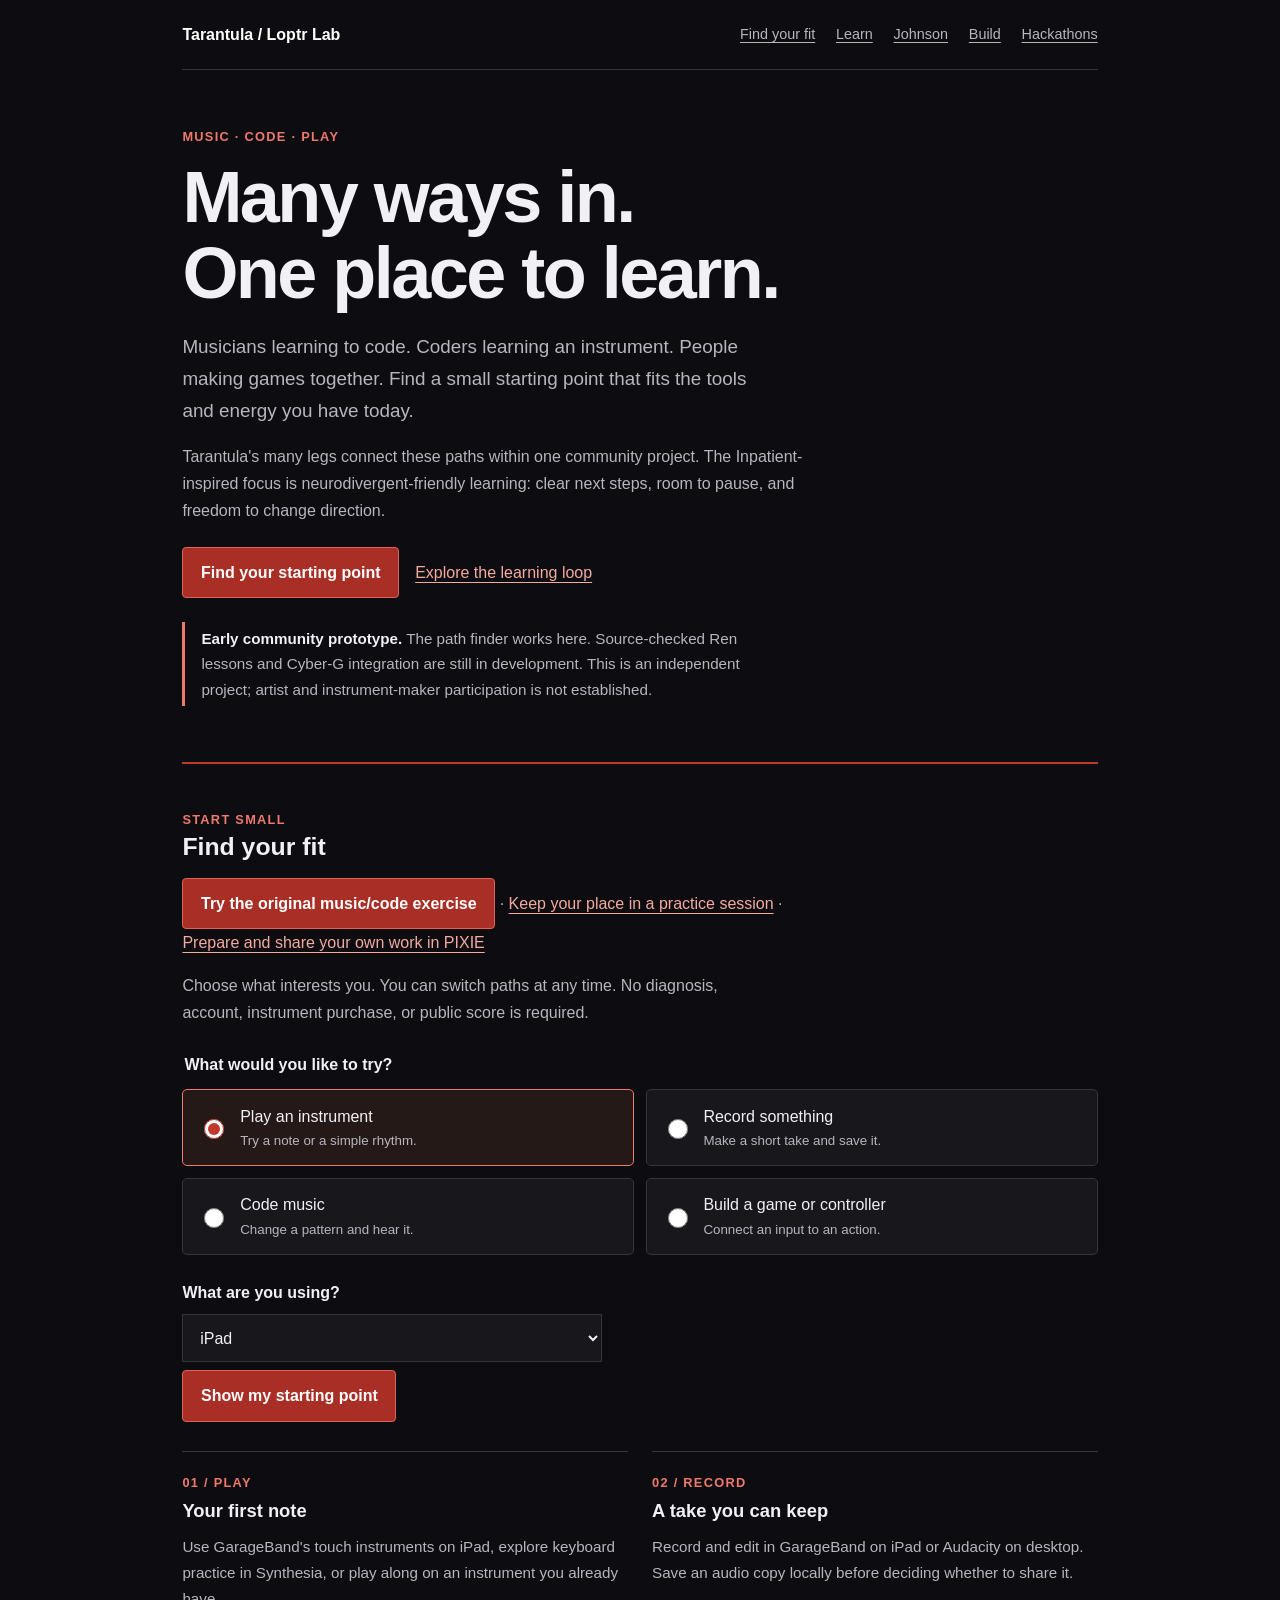
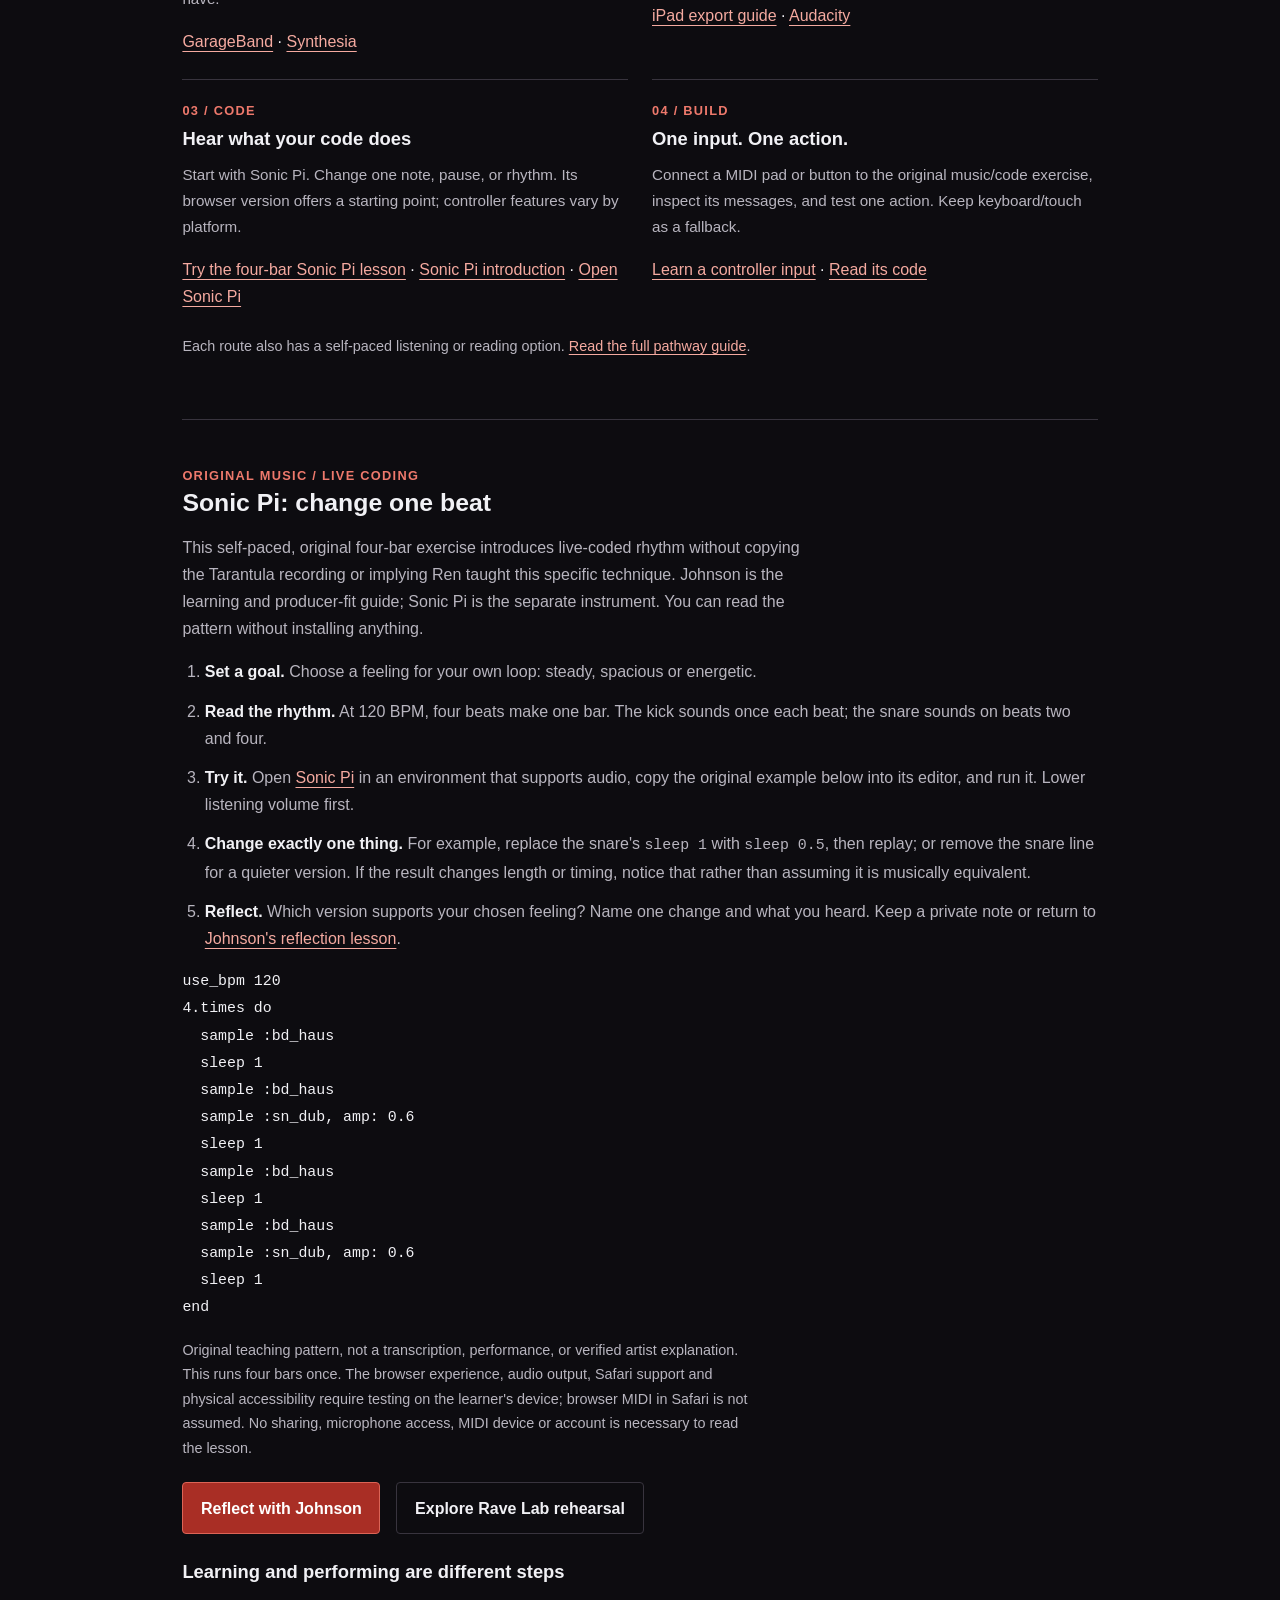
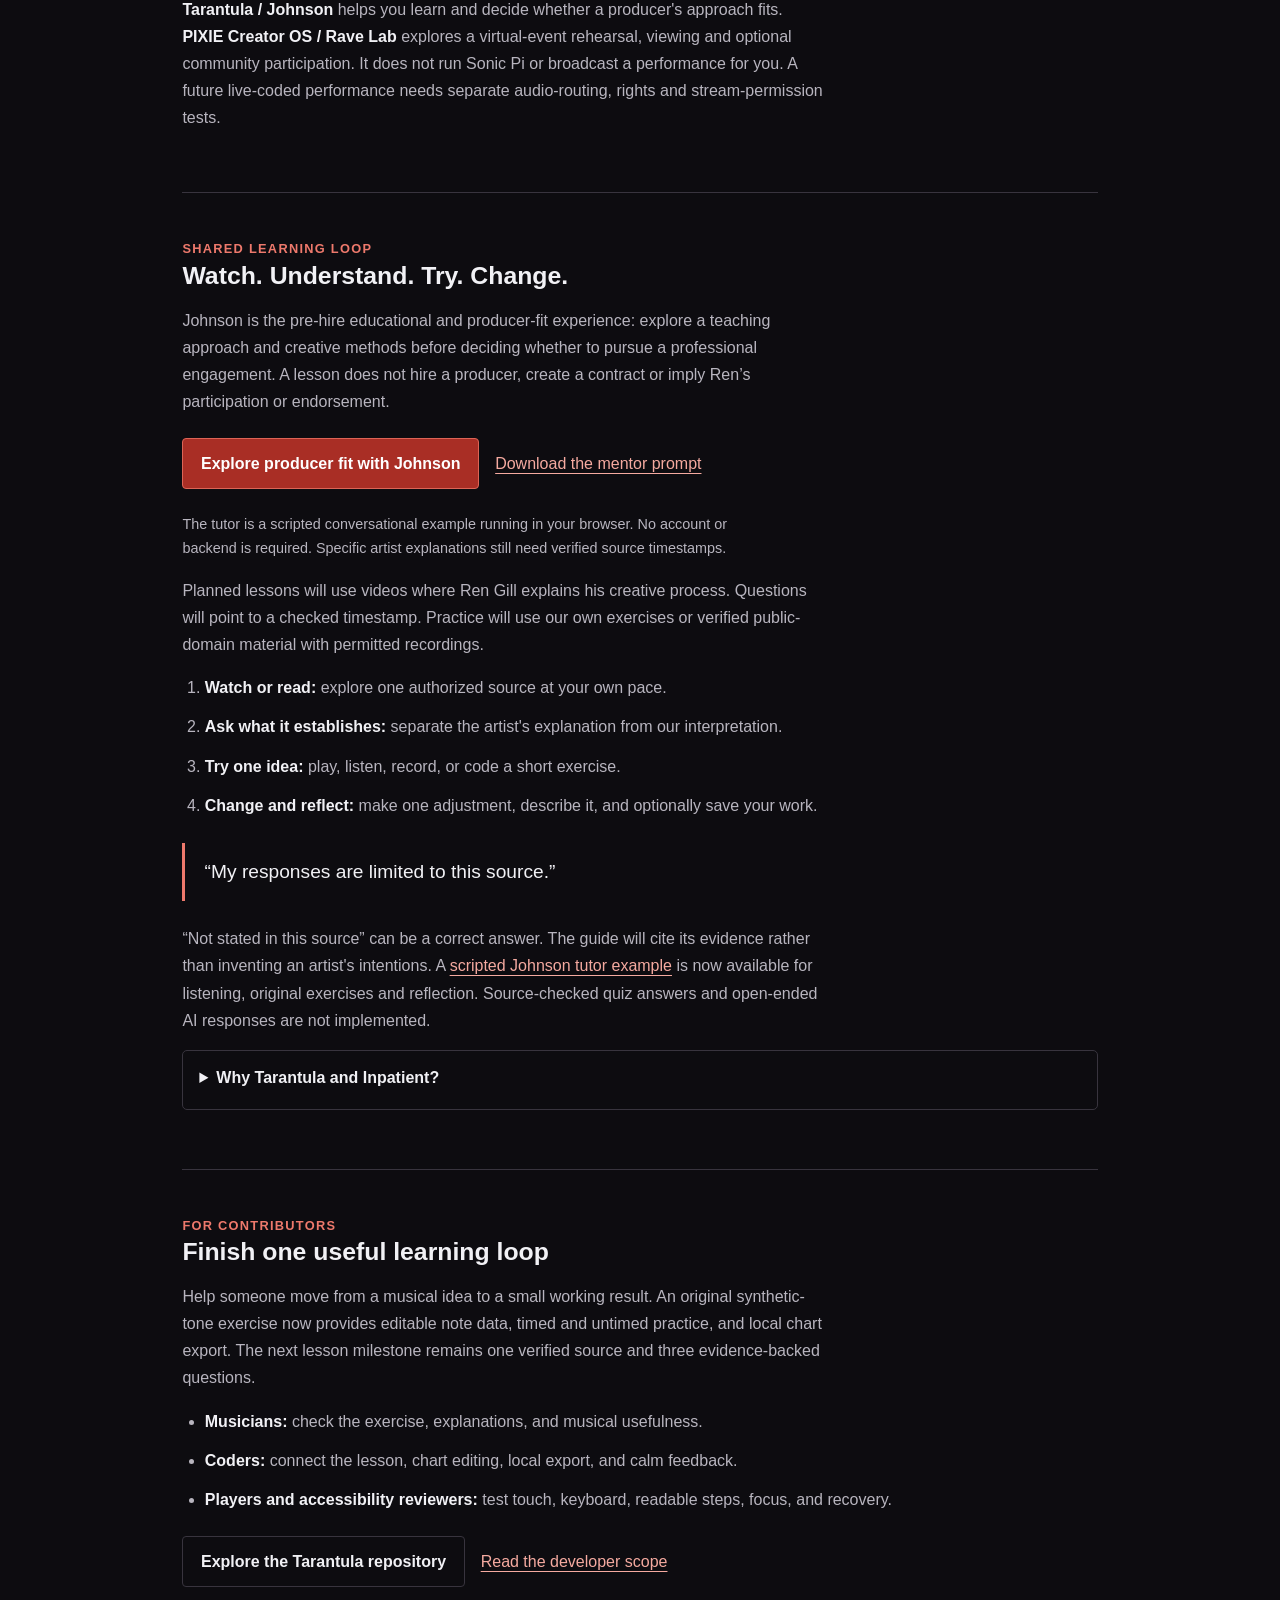
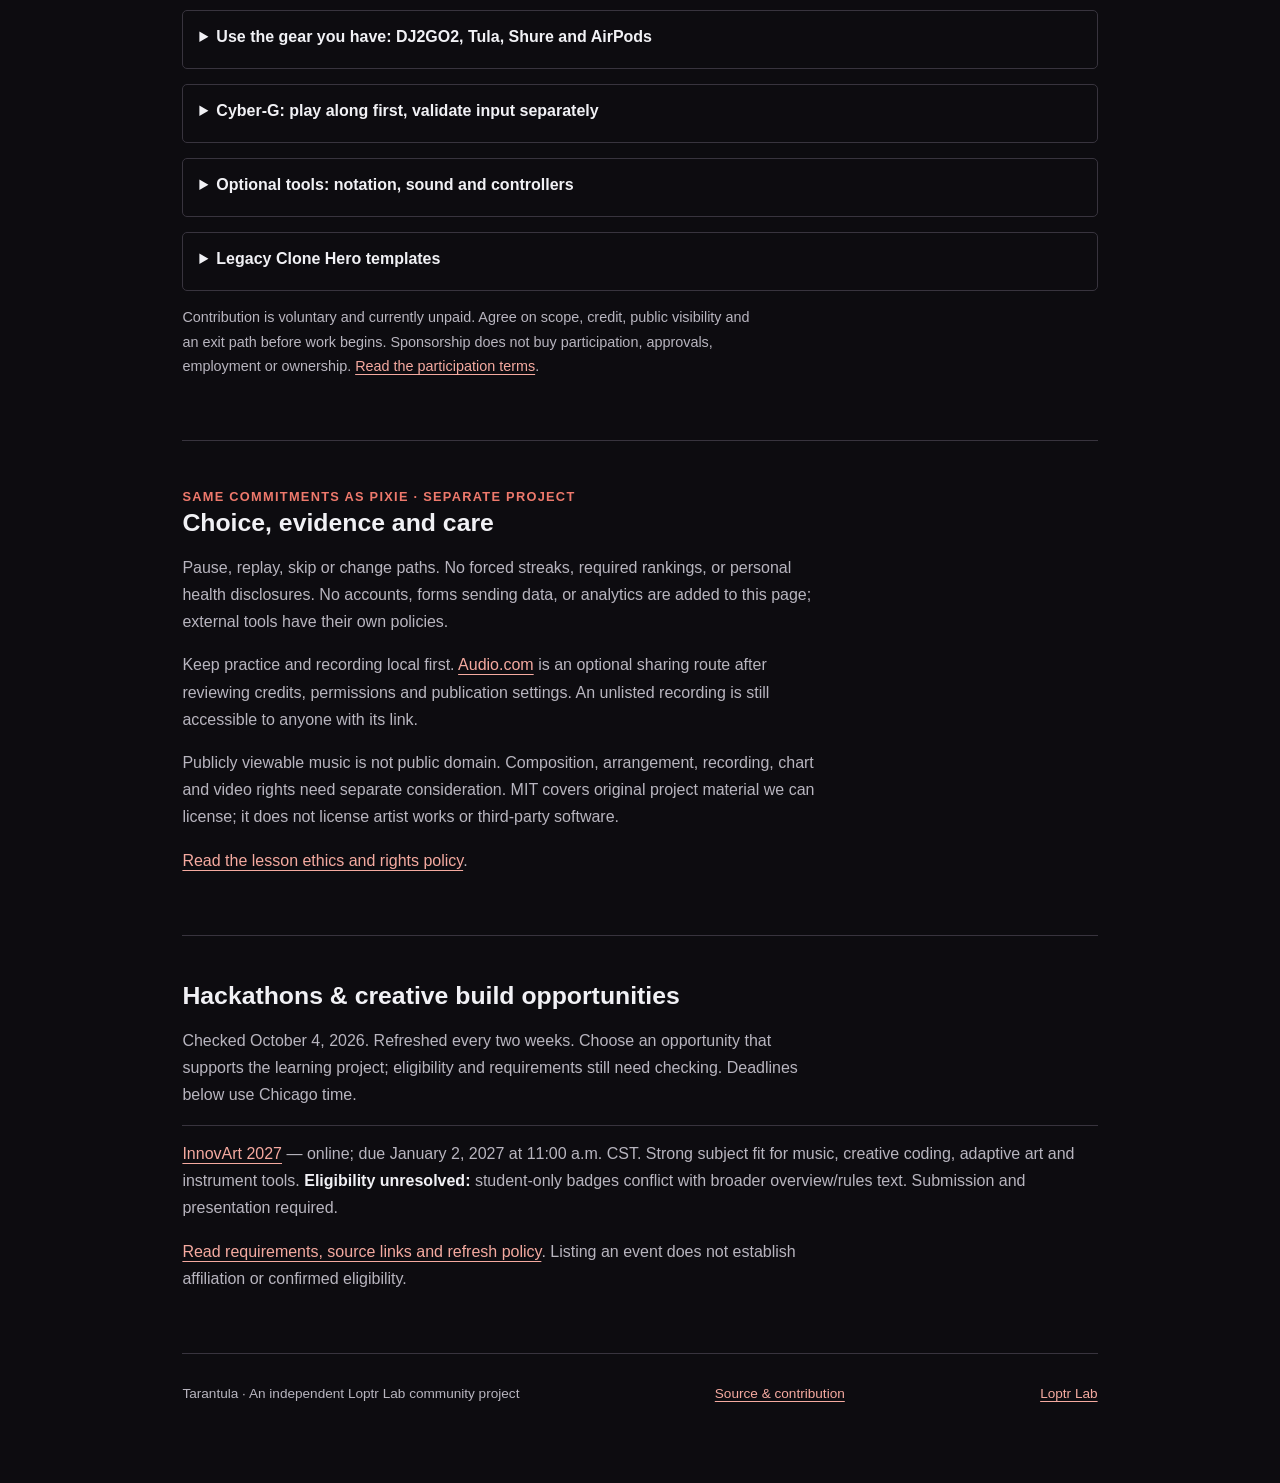
==== commit 684e2a26: "feat: add original four-bar Sonic Pi lesson and Rave Lab explanation" ====
--- a/index.html
+++ b/index.html
@@ -85,10 +85,40 @@
 <div id="pathways" class="routes">
 <article class="route"><span class="number">01 / PLAY</span><h3>Your first note</h3><p>Use GarageBand's touch instruments on iPad, explore keyboard practice in Synthesia, or play along on an instrument you already have.</p><a href="https://www.apple.com/ios/garageband/">GarageBand</a> · <a href="https://synthesiagame.com/">Synthesia</a></article>
 <article class="route"><span class="number">02 / RECORD</span><h3>A take you can keep</h3><p>Record and edit in GarageBand on iPad or Audacity on desktop. Save an audio copy locally before deciding whether to share it.</p><a href="https://support.apple.com/guide/garageband-ipad/share-songs-chs39284d66/ipados">iPad export guide</a> · <a href="https://www.audacityteam.org/">Audacity</a></article>
-<article class="route"><span class="number">03 / CODE</span><h3>Hear what your code does</h3><p>Start with Sonic Pi. Change one note, pause, or rhythm. Its browser version offers a starting point; controller features vary by platform.</p><a href="https://projects.raspberrypi.org/en/projects/getting-started-with-sonic-pi">Sonic Pi introduction</a> · <a href="https://sonic-pi.net/">Open Sonic Pi</a></article>
+<article class="route"><span class="number">03 / CODE</span><h3>Hear what your code does</h3><p>Start with Sonic Pi. Change one note, pause, or rhythm. Its browser version offers a starting point; controller features vary by platform.</p><a href="#sonic-pi-lesson">Try the four-bar Sonic Pi lesson</a> · <a href="https://projects.raspberrypi.org/en/projects/getting-started-with-sonic-pi">Sonic Pi introduction</a> · <a href="https://sonic-pi.net/">Open Sonic Pi</a></article>
 <article class="route"><span class="number">04 / BUILD</span><h3>One input. One action.</h3><p>Connect a MIDI pad or button to the original music/code exercise, inspect its messages, and test one action. Keep keyboard/touch as a fallback.</p><a href="https://ibloud.github.io/ren-tap-tap-revenge/lesson.html#controller">Learn a controller input</a> · <a href="https://github.com/ibloud/ren-tap-tap-revenge">Read its code</a></article>
 </div>
 <p class="note" style="margin-top:1.5rem">Each route also has a self-paced listening or reading option. <a href="https://github.com/ibloud/tarantula-clone-hero/blob/main/docs/FIND_YOUR_FIT.md">Read the full pathway guide</a>.</p>
+</section>
+
+<section id="sonic-pi-lesson" aria-labelledby="sonic-pi-lesson-title">
+<div class="eyebrow">Original music / live coding</div>
+<h2 id="sonic-pi-lesson-title">Sonic Pi: change one beat</h2>
+<p>This self-paced, original four-bar exercise introduces live-coded rhythm without copying the Tarantula recording or implying Ren taught this specific technique. Johnson is the learning and producer-fit guide; Sonic Pi is the separate instrument. You can read the pattern without installing anything.</p>
+<ol>
+<li><strong>Set a goal.</strong> Choose a feeling for your own loop: steady, spacious or energetic.</li>
+<li><strong>Read the rhythm.</strong> At 120 BPM, four beats make one bar. The kick sounds once each beat; the snare sounds on beats two and four.</li>
+<li><strong>Try it.</strong> Open <a href="https://sonic-pi.net/">Sonic Pi</a> in an environment that supports audio, copy the original example below into its editor, and run it. Lower listening volume first.</li>
+<li><strong>Change exactly one thing.</strong> For example, replace the snare's <code>sleep 1</code> with <code>sleep 0.5</code>, then replay; or remove the snare line for a quieter version. If the result changes length or timing, notice that rather than assuming it is musically equivalent.</li>
+<li><strong>Reflect.</strong> Which version supports your chosen feeling? Name one change and what you heard. Keep a private note or return to <a href="tutor.html">Johnson's reflection lesson</a>.</li>
+</ol>
+<pre><code>use_bpm 120
+4.times do
+  sample :bd_haus
+  sleep 1
+  sample :bd_haus
+  sample :sn_dub, amp: 0.6
+  sleep 1
+  sample :bd_haus
+  sleep 1
+  sample :bd_haus
+  sample :sn_dub, amp: 0.6
+  sleep 1
+end</code></pre>
+<p class="note">Original teaching pattern, not a transcription, performance, or verified artist explanation. This runs four bars once. The browser experience, audio output, Safari support and physical accessibility require testing on the learner's device; browser MIDI in Safari is not assumed. No sharing, microphone access, MIDI device or account is necessary to read the lesson.</p>
+<div class="actions"><a class="button" href="tutor.html">Reflect with Johnson</a><a class="button secondary" href="https://ibloud.github.io/pixie-creator-os/rave.html">Explore Rave Lab rehearsal</a></div>
+<h3>Learning and performing are different steps</h3>
+<p><strong>Tarantula / Johnson</strong> helps you learn and decide whether a producer's approach fits. <strong>PIXIE Creator OS / Rave Lab</strong> explores a virtual-event rehearsal, viewing and optional community participation. It does not run Sonic Pi or broadcast a performance for you. A future live-coded performance needs separate audio-routing, rights and stream-permission tests.</p>
 </section>
 
 <section id="learn" aria-labelledby="learn-title"><div class="eyebrow">Shared learning loop</div><h2 id="learn-title">Watch. Understand. Try. Change.</h2>
